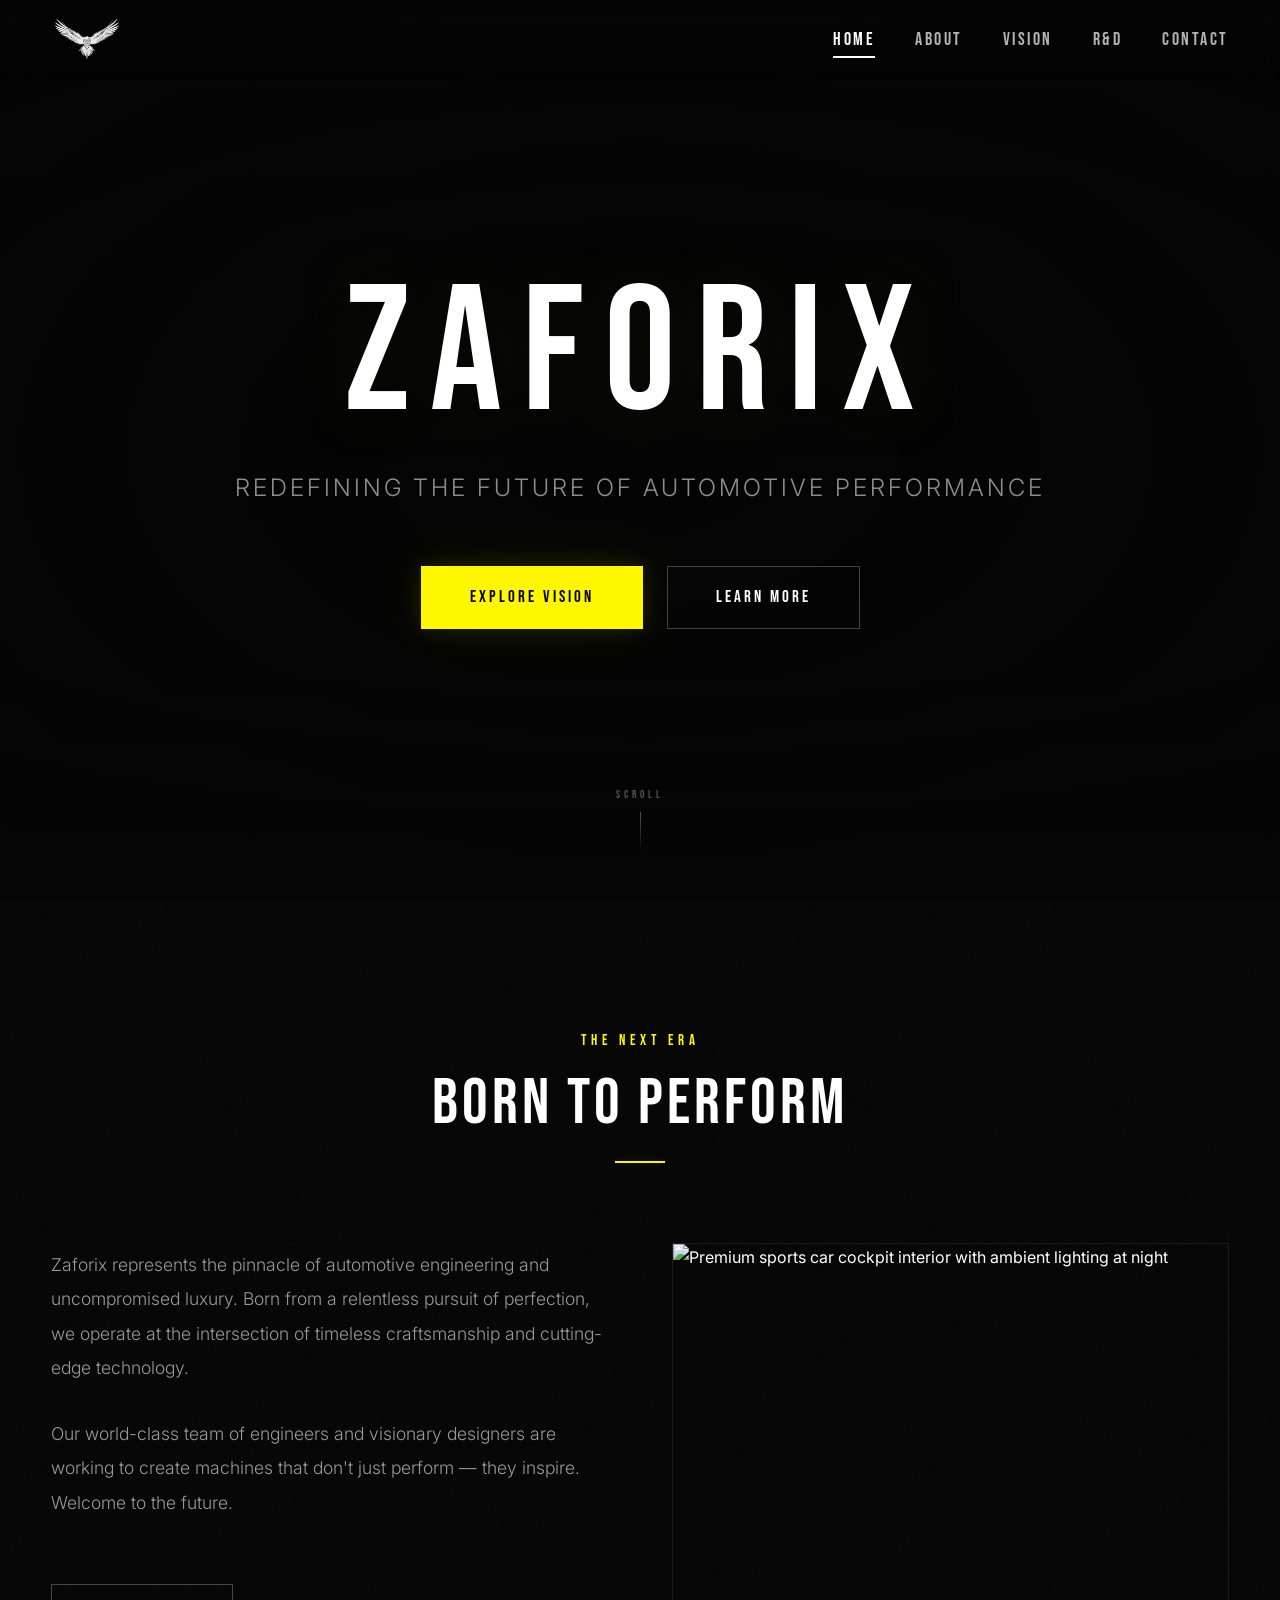
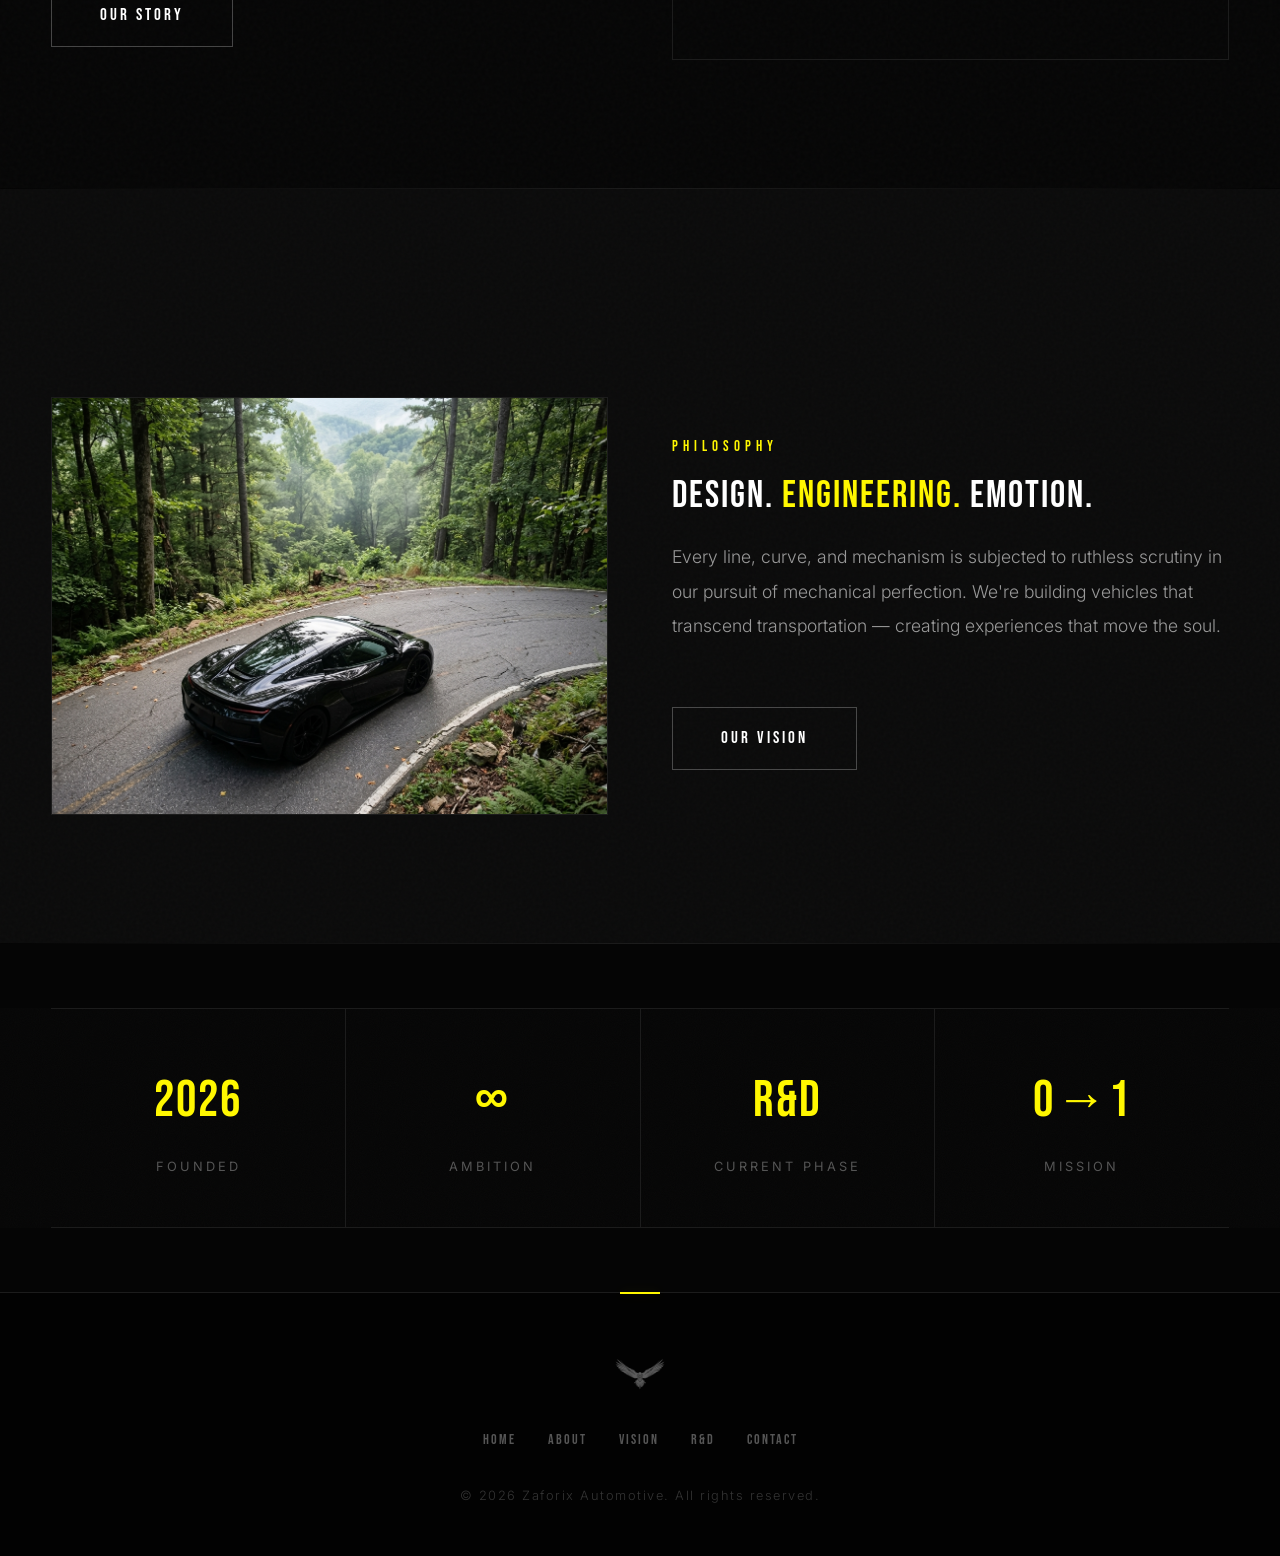
==== index.html @ 885755e6 "Update favicon path in index.html" ====
<!DOCTYPE html>
<html lang="en">
<head>
    <link rel="icon" type="image/png" href="assets/favicon.png">
    <meta charset="UTF-8">
    <meta name="viewport" content="width=device-width, initial-scale=1.0">
    <title>Zaforix</title>
    <meta name="description" content="Zaforix is redefining the future of automotive performance. Experience the pinnacle of luxury engineering and design.">
    <link rel="stylesheet" href="style.css">
    
</head>
<body>

<nav class="navbar" id="navbar">
    <a href="index.html" class="logo-link" aria-label="Zaforix Home">
        <img src="assets/logo.png" alt="Zaforix" class="logo-img">
    </a>
    <ul class="nav-links" id="nav-links">
        <li><a href="index.html">Home</a></li>
        <li><a href="about.html">About</a></li>
        <li><a href="vision.html">Vision</a></li>
        <li><a href="rd.html">R&D</a></li>
        <li><a href="contact.html">Contact</a></li>
    </ul>
    <div class="hamburger" id="hamburger" aria-label="Toggle navigation">
        <span></span>
        <span></span>
        <span></span>
    </div>
</nav>

<main>
    <!-- Cinematic Hero -->
    <section class="hero" id="hero">
        <video autoplay muted loop playsinline class="hero-bg">
            <source src="assets/hero-video.mp4" type="video/mp4">
        </video>
        <div class="hero-overlay"></div>
        <div class="hero-content">
            <h1 class="hero-title">ZAFORIX</h1>
            <p class="hero-tagline">Redefining the Future of Automotive Performance</p>
            <div class="hero-actions">
                <a href="vision.html" class="btn btn-primary">Explore Vision</a>
                <a href="about.html" class="btn">Learn More</a>
            </div>
        </div>
        <div class="hero-scroll">
            <span>Scroll</span>
            <div class="scroll-line"></div>
        </div>
    </section>

    <!-- Brand Introduction -->
    <section class="section section-dark">
        <div class="section-content wide">
            <div class="fade-in text-center">
                <span class="eyebrow">The Next Era</span>
                <h2>Born to Perform</h2>
                <div class="accent-line"></div>
            </div>
            <div class="split-section">
                <div class="fade-in-left">
                    <p>Zaforix represents the pinnacle of automotive engineering and uncompromised luxury. Born from a relentless pursuit of perfection, we operate at the intersection of timeless craftsmanship and cutting-edge technology.</p>
                    <p>Our world-class team of engineers and visionary designers are working to create machines that don't just perform — they inspire. Welcome to the future.</p>
                    <a href="about.html" class="btn" style="margin-top: 2rem;">Our Story</a>
                </div>
                <div class="fade-in-right">
                    <div class="image-frame">
                        <img src="assets/vision-cockpit.png" alt="Premium sports car cockpit interior with ambient lighting at night">
                    </div>
                </div>
            </div>
        </div>
    </section>

    <hr class="section-divider">

    <!-- Philosophy Teaser -->
    <section class="section section-mid">
        <div class="section-content wide">
            <div class="split-section split-reverse">
                <div class="fade-in-right">
                    <span class="eyebrow">Philosophy</span>
                    <h3>Design. <span class="accent-text">Engineering.</span> Emotion.</h3>
                    <p style="margin-top: 1.5rem;">Every line, curve, and mechanism is subjected to ruthless scrutiny in our pursuit of mechanical perfection. We're building vehicles that transcend transportation — creating experiences that move the soul.</p>
                    <a href="vision.html" class="btn" style="margin-top: 2rem;">Our Vision</a>
                </div>
                <div class="fade-in-left">
                    <div class="image-frame">
                        <img src="assets/about-engineering.png" alt="High-performance engine bay showing precision-machined components">
                    </div>
                </div>
            </div>
        </div>
    </section>

    <hr class="section-divider">

    <!-- Stats -->
    <section class="section section-dark" style="padding-top: 0; padding-bottom: 0;">
        <div class="stats-bar fade-in">
            <div class="stat-item">
                <span class="stat-number">2026</span>
                <span class="stat-label">Founded</span>
            </div>
            <div class="stat-item">
                <span class="stat-number">∞</span>
                <span class="stat-label">Ambition</span>
            </div>
            <div class="stat-item">
                <span class="stat-number">R&D</span>
                <span class="stat-label">Current Phase</span>
            </div>
            <div class="stat-item">
                <span class="stat-number">0→1</span>
                <span class="stat-label">Mission</span>
            </div>
        </div>
    </section>
</main>

<footer>
    <div class="footer-content">
        <div class="footer-brand">
            <img src="assets/logo.png" alt="Zaforix" class="footer-logo">
        </div>
        <ul class="footer-links">
            <li><a href="index.html">Home</a></li>
            <li><a href="about.html">About</a></li>
            <li><a href="vision.html">Vision</a></li>
            <li><a href="rd.html">R&D</a></li>
            <li><a href="contact.html">Contact</a></li>
        </ul>
        <p class="copyright">&copy; 2026 Zaforix Automotive. All rights reserved.</p>
    </div>
</footer>

<script src="main.js"></script>
</body>
</html>
---- style.css ----
@import url('https://fonts.googleapis.com/css2?family=Bebas+Neue&family=Inter:wght@300;400;500;600&display=swap');

/* ============================================
   ZAFORIX — Premium Design System v2
   Tesla / Porsche / Rimac Tier
   ============================================ */

:root {
  /* Layered Black Palette */
  --bg-void: #020202;
  --bg-primary: #050505;
  --bg-secondary: #0A0A0A;
  --bg-tertiary: #111111;
  --bg-card: #0D0D0D;
  --bg-elevated: #161616;
  --bg-surface: #1A1A1A;
  --border-subtle: #1C1C1C;
  --border-medium: #2A2A2A;

  /* Text */
  --text-primary: #FFFFFF;
  --text-secondary: #999999;
  --text-muted: #555555;
  --text-dim: #333333;

  /* Accent */
  --accent: #FFF700;
  --accent-soft: #E8E000;
  --accent-glow-subtle: rgba(255, 247, 0, 0.06);
  --accent-glow: rgba(255, 247, 0, 0.12);
  --accent-glow-medium: rgba(255, 247, 0, 0.2);
  --accent-glow-strong: rgba(255, 247, 0, 0.35);

  /* Typography */
  --font-heading: 'Bebas Neue', sans-serif;
  --font-body: 'Inter', sans-serif;

  /* Layout */
  --nav-height: 80px;
  --max-width: 1200px;
  --max-width-text: 800px;

  /* Transitions */
  --ease-smooth: cubic-bezier(0.25, 0.46, 0.45, 0.94);
  --ease-out: cubic-bezier(0.0, 0.0, 0.2, 1);
  --transition-fast: 0.2s var(--ease-smooth);
  --transition-base: 0.35s var(--ease-smooth);
  --transition-slow: 0.6s var(--ease-smooth);
  --transition-glacial: 1s var(--ease-out);
}

/* ============================================
   Reset & Base
   ============================================ */

*, *::before, *::after {
  margin: 0;
  padding: 0;
  box-sizing: border-box;
}

html {
  scroll-behavior: smooth;
  font-size: 16px;
}

body {
  font-family: var(--font-body);
  background-color: var(--bg-primary);
  color: var(--text-primary);
  line-height: 1.7;
  -webkit-font-smoothing: antialiased;
  -moz-osx-font-smoothing: grayscale;
  overflow-x: hidden;
  text-rendering: optimizeLegibility;
}

/* Page enter transition */
body {
  opacity: 0;
  animation: pageEnter 0.8s var(--ease-out) 0.1s forwards;
}

@keyframes pageEnter {
  from {
    opacity: 0;
    transform: translateY(12px);
  }
  to {
    opacity: 1;
    transform: translateY(0);
  }
}

body.page-exit {
  animation: pageExit 0.4s var(--ease-smooth) forwards;
}

@keyframes pageExit {
  from { opacity: 1; transform: translateY(0); }
  to { opacity: 0; transform: translateY(-8px); }
}

a {
  text-decoration: none;
  color: inherit;
  transition: color var(--transition-base);
}

img {
  max-width: 100%;
  display: block;
}

::selection {
  background-color: var(--accent);
  color: var(--bg-primary);
}

/* Cinematic page transition */

body {
  opacity: 0;
  transform: translateY(30px);
  filter: blur(6px);
  animation: pageEnter 0.9s ease forwards;
}

@keyframes pageEnter {
  to {
    opacity: 1;
    transform: translateY(0);
    filter: blur(0);
  }
}

body.page-exit {
  opacity: 1;
  transform: translateY(0);
  filter: blur(0);
  animation: pageExit 0.5s ease forwards;
}

@keyframes pageExit {
  to {
    opacity: 0;
    transform: translateY(-40px);
    filter: blur(10px);
  }
}

/* ============================================
   Typography — Strong Hierarchy
   ============================================ */

h1, h2, h3, h4, h5, h6 {
  font-family: var(--font-heading);
  font-weight: 400;
  letter-spacing: 3px;
  line-height: 1.05;
  color: var(--text-primary);
}

h1 {
  font-size: clamp(4rem, 11vw, 10rem);
  letter-spacing: 8px;
  text-transform: uppercase;
}

h2 {
  font-size: clamp(2.5rem, 5vw, 4.5rem);
  letter-spacing: 4px;
  margin-bottom: 1.5rem;
}

h3 {
  font-size: clamp(1.6rem, 3vw, 2.8rem);
  letter-spacing: 2px;
}

h4 {
  font-size: clamp(1.2rem, 2vw, 1.6rem);
  letter-spacing: 3px;
  text-transform: uppercase;
  color: var(--text-secondary);
}

p {
  font-weight: 300;
  color: var(--text-secondary);
  font-size: 1.05rem;
  line-height: 1.85;
}

.eyebrow {
  font-family: var(--font-heading);
  font-size: 0.95rem;
  letter-spacing: 5px;
  text-transform: uppercase;
  color: var(--accent);
  margin-bottom: 1rem;
  display: block;
}

/* ============================================
   Navigation — Refined & Transparent
   ============================================ */

.navbar {
  position: fixed;
  top: 0;
  left: 0;
  width: 100%;
  height: var(--nav-height);
  padding: 0 clamp(1.5rem, 4vw, 4rem);
  display: flex;
  justify-content: space-between;
  align-items: center;
  z-index: 1000;
  background: linear-gradient(180deg, rgba(5,5,5,0.92) 0%, rgba(5,5,5,0.6) 50%, transparent 100%);
  backdrop-filter: blur(12px) saturate(1.2);
  -webkit-backdrop-filter: blur(12px) saturate(1.2);
  transition: all var(--transition-base);
}

.navbar.scrolled {
  background: rgba(5, 5, 5, 0.96);
  border-bottom: 1px solid var(--border-subtle);
  box-shadow: 0 1px 30px rgba(0,0,0,0.5);
}

.logo-link {
  display: inline-flex;
  align-items: center;
  transition: all var(--transition-base);
  position: relative;
}

.logo-link:hover {
  transform: scale(1.04);
}

.logo-img {
  height: 48px;
  width: auto;
  filter: brightness(1) contrast(1.05);
  transition: all var(--transition-base);
}

.logo-link:hover .logo-img {
  filter: brightness(1.15) drop-shadow(0 0 10px var(--accent-glow));
}

.nav-links {
  display: flex;
  gap: 2.5rem;
  list-style: none;
  align-items: center;
}

.nav-links a {
  font-family: var(--font-heading);
  font-size: 1.1rem;
  letter-spacing: 2.5px;
  color: rgba(255,255,255,0.7);
  position: relative;
  padding: 0.3rem 0;
  transition: all var(--transition-base);
}

.nav-links a::after {
  content: '';
  position: absolute;
  bottom: -3px;
  left: 0;
  width: 0;
  height: 1.5px;
  background: var(--accent);
  box-shadow: 0 0 8px var(--accent-glow);
  transition: width var(--transition-base);
}

.nav-links a:hover {
  color: var(--accent);
}

.nav-links a:hover::after {
  width: 100%;
}

.nav-links a.active {
  color: var(--text-primary);
}

.nav-links a.active::after {
  width: 100%;
  background: var(--text-primary);
  box-shadow: none;
}

/* Hamburger */
.hamburger {
  display: none;
  flex-direction: column;
  gap: 6px;
  cursor: pointer;
  z-index: 1001;
  padding: 4px;
}

.hamburger span {
  display: block;
  width: 26px;
  height: 1.5px;
  background-color: var(--text-primary);
  transition: all var(--transition-base);
  transform-origin: center;
}

.hamburger.active span:nth-child(1) {
  transform: rotate(45deg) translateY(5.25px) translateX(5.25px);
}

.hamburger.active span:nth-child(2) {
  opacity: 0;
  transform: scaleX(0);
}

.hamburger.active span:nth-child(3) {
  transform: rotate(-45deg) translateY(-5.25px) translateX(5.25px);
}

/* ============================================
   Buttons — Elegant Interactions
   ============================================ */

.btn {
  display: inline-block;
  padding: 1rem 3rem;
  font-family: var(--font-heading);
  font-size: 1.05rem;
  letter-spacing: 3px;
  text-transform: uppercase;
  border: 1px solid rgba(255,255,255,0.25);
  background-color: transparent;
  color: var(--text-primary);
  cursor: pointer;
  transition: all var(--transition-base);
  position: relative;
  overflow: hidden;
}

.btn::before {
  content: '';
  position: absolute;
  inset: 0;
  background: var(--accent);
  transform: scaleX(0);
  transform-origin: left;
  transition: transform 0.45s var(--ease-smooth);
  z-index: -1;
}

.btn:hover {
  border-color: var(--accent);
  color: var(--bg-primary);
}

.btn:hover::before {
  transform: scaleX(1);
}

.btn-primary {
  background-color: var(--accent);
  color: var(--bg-primary);
  border-color: var(--accent);
  box-shadow: 0 0 25px var(--accent-glow), 0 0 60px var(--accent-glow-subtle);
}

.btn-primary:hover {
  background-color: transparent;
  color: var(--accent);
  box-shadow: 0 0 35px var(--accent-glow-medium), inset 0 0 25px var(--accent-glow-subtle);
}

.btn-primary:hover::before {
  transform: scaleX(0);
}

/* ============================================
   Hero Section — Cinematic Fullscreen
   ============================================ */

.hero {
  position: relative;
  height: 100vh;
  min-height: 700px;
  width: 100%;
  display: flex;
  flex-direction: column;
  justify-content: center;
  align-items: center;
  text-align: center;
  overflow: hidden;
}

.hero-bg {
  position: absolute;
  top: 0;
  left: 0;
  width: 100%;
  height: 100%;
  object-fit: cover;
  z-index: -2;
  animation: cinematicZoom 30s infinite alternate ease-in-out;
  filter: brightness(0.85) contrast(1.1);
}

@keyframes cinematicZoom {
  0% { transform: scale(1); }
  100% { transform: scale(1.1); }
}

.hero-overlay {
  position: absolute;
  inset: 0;
  z-index: -1;
  background:
    radial-gradient(ellipse 80% 70% at 50% 50%, transparent 0%, rgba(5,5,5,0.4) 50%, rgba(5,5,5,0.92) 100%),
    linear-gradient(180deg, rgba(5,5,5,0.5) 0%, transparent 25%, transparent 75%, var(--bg-primary) 100%);
}

.hero-content {
  max-width: 1000px;
  padding: 0 2rem;
  z-index: 1;
}

.hero-title {
  font-size: clamp(4.5rem, 14vw, 12rem);
  letter-spacing: clamp(8px, 2vw, 20px);
  text-shadow: 0 0 80px var(--accent-glow-subtle), 0 2px 40px rgba(0,0,0,0.5);
  margin-bottom: 1.5rem;
  line-height: 0.95;
}

.hero-tagline {
  font-size: clamp(1rem, 2.2vw, 1.5rem);
  font-weight: 300;
  color: rgba(255,255,255,0.55);
  letter-spacing: 3px;
  margin-bottom: 3.5rem;
  text-transform: uppercase;
}

.hero-actions {
  display: flex;
  gap: 1.5rem;
  justify-content: center;
  flex-wrap: wrap;
}

/* Scroll indicator */
.hero-scroll {
  position: absolute;
  bottom: 3rem;
  left: 50%;
  transform: translateX(-50%);
  display: flex;
  flex-direction: column;
  align-items: center;
  gap: 0.5rem;
  z-index: 2;
  animation: scrollPulse 2s ease-in-out infinite;
}

.hero-scroll span {
  font-family: var(--font-heading);
  font-size: 0.7rem;
  letter-spacing: 4px;
  color: var(--text-muted);
  text-transform: uppercase;
}

.scroll-line {
  width: 1px;
  height: 40px;
  background: linear-gradient(180deg, var(--text-muted), transparent);
}

@keyframes scrollPulse {
  0%, 100% { opacity: 0.4; transform: translateX(-50%) translateY(0); }
  50% { opacity: 0.8; transform: translateX(-50%) translateY(6px); }
}

/* ============================================
   Page Headers — Cinematic with image bg
   ============================================ */

.page-header {
  padding: 12rem 2rem 6rem;
  text-align: center;
  position: relative;
  overflow: hidden;
  background-color: var(--bg-primary);
}

.page-header.with-bg {
  min-height: 60vh;
  display: flex;
  flex-direction: column;
  justify-content: center;
  align-items: center;
}

.page-header-bg {
  position: absolute;
  inset: 0;
  object-fit: cover;
  width: 100%;
  height: 100%;
  z-index: 0;
  filter: brightness(0.35) contrast(1.1);
}

.page-header-overlay {
  position: absolute;
  inset: 0;
  z-index: 1;
  background:
    linear-gradient(180deg, rgba(5,5,5,0.6) 0%, rgba(5,5,5,0.3) 50%, var(--bg-primary) 100%),
    radial-gradient(circle at center, transparent 0%, rgba(5,5,5,0.5) 100%);
}

.page-header-content {
  position: relative;
  z-index: 2;
}

.page-header::after {
  content: '';
  position: absolute;
  bottom: 0;
  left: 50%;
  transform: translateX(-50%);
  width: 50px;
  height: 1.5px;
  background: var(--accent);
  box-shadow: 0 0 15px var(--accent-glow), 0 0 40px var(--accent-glow-subtle);
  z-index: 3;
}

.page-header h1 {
  font-size: clamp(3.5rem, 8vw, 7rem);
  margin-bottom: 1rem;
  letter-spacing: 8px;
}

.page-header .subtitle {
  font-size: clamp(0.9rem, 1.8vw, 1.3rem);
  color: rgba(255,255,255,0.45);
  font-weight: 300;
  letter-spacing: 4px;
  text-transform: uppercase;
}

/* ============================================
   Content Sections — Layered Depths
   ============================================ */

.section {
  padding: clamp(5rem, 10vw, 10rem) clamp(1.5rem, 4vw, 4rem);
  position: relative;
}

.section-dark {
  background-color: var(--bg-primary);
}

.section-mid {
  background-color: var(--bg-secondary);
}

.section-elevated {
  background-color: var(--bg-tertiary);
}

/* Subtle noise texture via CSS */
.section::before {
  content: '';
  position: absolute;
  inset: 0;
  opacity: 0.025;
  pointer-events: none;
  background-image: url("data:image/svg+xml,%3Csvg viewBox='0 0 256 256' xmlns='http://www.w3.org/2000/svg'%3E%3Cfilter id='noiseFilter'%3E%3CfeTurbulence type='fractalNoise' baseFrequency='0.9' numOctaves='4' stitchTiles='stitch'/%3E%3C/filter%3E%3Crect width='100%25' height='100%25' filter='url(%23noiseFilter)'/%3E%3C/svg%3E");
}

/* Section divider line */
.section-divider {
  width: 100%;
  height: 1px;
  background: linear-gradient(90deg, transparent, var(--border-subtle), transparent);
  margin: 0;
  border: none;
}

.section-content {
  max-width: var(--max-width-text);
  margin: 0 auto;
  position: relative;
}

.section-content.wide {
  max-width: var(--max-width);
}

.section-content h2 {
  text-align: center;
}

.section-content p {
  font-size: 1.1rem;
  line-height: 1.95;
  margin-bottom: 2rem;
}

.section-content p:last-child {
  margin-bottom: 0;
}

/* ============================================
   Image Components
   ============================================ */

/* Full-bleed cinematic image */
.cinematic-image {
  width: 100%;
  height: 55vh;
  min-height: 380px;
  object-fit: cover;
  margin: 4rem 0;
  position: relative;
  filter: brightness(0.95) contrast(1.05);
  transition: all 0.8s var(--ease-smooth);
}

.cinematic-image:hover {
  filter: brightness(1) contrast(1.1);
  transform: scale(1.005);
}

/* Image with border treatment */
.image-frame {
  position: relative;
  overflow: hidden;
  border: 1px solid var(--border-subtle);
}

.image-frame img {
  width: 100%;
  height: 100%;
  object-fit: cover;
  transition: transform 0.8s var(--ease-smooth);
}

.image-frame:hover img {
  transform: scale(1.03);
}

/* Split layout */
.split-section {
  display: flex;
  align-items: center;
  gap: clamp(3rem, 5vw, 6rem);
  margin-top: 5rem;
}

.split-section > * {
  flex: 1;
}

.split-section .image-frame {
  aspect-ratio: 4/3;
}

.split-reverse {
  flex-direction: row-reverse;
}

/* Photo grid */
.photo-grid {
  display: grid;
  grid-template-columns: repeat(2, 1fr);
  gap: 1.5rem;
  margin-top: 4rem;
}

.photo-grid .image-frame {
  aspect-ratio: 16/10;
}

/* ============================================
   Stats / Metrics Bar
   ============================================ */

.stats-bar {
  display: flex;
  justify-content: center;
  gap: 0;
  margin: 4rem 0;
  border-top: 1px solid var(--border-subtle);
  border-bottom: 1px solid var(--border-subtle);
}

.stat-item {
  flex: 1;
  text-align: center;
  padding: 3rem 2rem;
  border-right: 1px solid var(--border-subtle);
}

.stat-item:last-child {
  border-right: none;
}

.stat-number {
  font-family: var(--font-heading);
  font-size: clamp(2rem, 4vw, 3.5rem);
  letter-spacing: 2px;
  color: var(--accent);
  display: block;
  margin-bottom: 0.5rem;
}

.stat-label {
  font-size: 0.8rem;
  letter-spacing: 3px;
  text-transform: uppercase;
  color: var(--text-muted);
}

/* ============================================
   Feature Cards
   ============================================ */

.feature-grid {
  display: grid;
  grid-template-columns: repeat(auto-fit, minmax(280px, 1fr));
  gap: 1.5rem;
  margin-top: 4rem;
}

.feature-card {
  background: var(--bg-card);
  border: 1px solid var(--border-subtle);
  padding: 3rem 2.5rem;
  transition: all var(--transition-base);
  position: relative;
  overflow: hidden;
}

.feature-card::before {
  content: '';
  position: absolute;
  top: 0;
  left: 0;
  width: 100%;
  height: 2px;
  background: var(--accent);
  transform: scaleX(0);
  transform-origin: left;
  transition: transform var(--transition-base);
}

.feature-card:hover {
  border-color: var(--border-medium);
  background: var(--bg-elevated);
  transform: translateY(-3px);
  box-shadow: 0 10px 40px rgba(0,0,0,0.3);
}

.feature-card:hover::before {
  transform: scaleX(1);
}

.feature-card h4 {
  margin-bottom: 1rem;
  color: var(--text-primary);
}

.feature-card p {
  font-size: 0.95rem;
  color: var(--text-secondary);
}

.feature-icon {
  font-size: 1.5rem;
  margin-bottom: 1.5rem;
  display: block;
  color: var(--accent);
  /* Use text for icons */
}

/* ============================================
   Contact Form — Premium Feel
   ============================================ */

.contact-form {
  max-width: 600px;
  margin: 0 auto;
  display: flex;
  flex-direction: column;
  gap: 1.8rem;
}

.form-group {
  display: flex;
  flex-direction: column;
  gap: 0.6rem;
}

.form-group label {
  font-family: var(--font-heading);
  font-size: 0.85rem;
  letter-spacing: 3px;
  text-transform: uppercase;
  color: var(--text-muted);
}

.form-group input,
.form-group textarea {
  background-color: var(--bg-card);
  border: 1px solid var(--border-subtle);
  color: var(--text-primary);
  padding: 1.1rem 1.4rem;
  font-family: var(--font-body);
  font-size: 1rem;
  font-weight: 300;
  border-radius: 0;
  transition: border-color var(--transition-base), box-shadow var(--transition-base), background var(--transition-base);
  outline: none;
  -webkit-appearance: none;
}

.form-group input::placeholder,
.form-group textarea::placeholder {
  color: var(--text-dim);
}

.form-group input:focus,
.form-group textarea:focus {
  border-color: var(--accent);
  box-shadow: 0 0 0 1px var(--accent), 0 0 20px var(--accent-glow-subtle);
  background-color: var(--bg-elevated);
}

.form-group textarea {
  min-height: 180px;
  resize: vertical;
}

.form-submit {
  align-self: flex-start;
  margin-top: 0.5rem;
}

/* ============================================
   Fade-in Animations
   ============================================ */

.fade-in {
  opacity: 0;
  transform: translateY(35px);
  transition: opacity 1s var(--ease-out), transform 1s var(--ease-out);
}

.fade-in.visible {
  opacity: 1;
  transform: translateY(0);
}

.fade-in-left {
  opacity: 0;
  transform: translateX(-50px);
  transition: opacity 1s var(--ease-out), transform 1s var(--ease-out);
}

.fade-in-left.visible {
  opacity: 1;
  transform: translateX(0);
}

.fade-in-right {
  opacity: 0;
  transform: translateX(50px);
  transition: opacity 1s var(--ease-out), transform 1s var(--ease-out);
}

.fade-in-right.visible {
  opacity: 1;
  transform: translateX(0);
}

/* Staggered delays */
.delay-1 { transition-delay: 0.1s; }
.delay-2 { transition-delay: 0.2s; }
.delay-3 { transition-delay: 0.3s; }
.delay-4 { transition-delay: 0.4s; }

/* ============================================
   Footer — Minimal & Refined
   ============================================ */

footer {
  background-color: var(--bg-void);
  padding: 4rem clamp(1.5rem, 4vw, 4rem) 3rem;
  text-align: center;
  position: relative;
  border-top: 1px solid var(--border-subtle);
}

footer::before {
  content: '';
  position: absolute;
  top: -1px;
  left: 50%;
  transform: translateX(-50%);
  width: 40px;
  height: 2px;
  background: var(--accent);
  box-shadow: 0 0 12px var(--accent-glow);
}

.footer-content {
  max-width: var(--max-width);
  margin: 0 auto;
}

.footer-brand {
  margin-bottom: 2rem;
}

.footer-logo {
  height: 36px;
  margin: 0 auto 1rem;
  opacity: 0.4;
  transition: opacity var(--transition-base);
}

.footer-logo:hover {
  opacity: 0.7;
}

.footer-links {
  display: flex;
  justify-content: center;
  gap: 2rem;
  list-style: none;
  margin-bottom: 2rem;
}

.footer-links a {
  font-family: var(--font-heading);
  font-size: 0.85rem;
  letter-spacing: 2px;
  color: var(--text-muted);
  transition: color var(--transition-base);
}

.footer-links a:hover {
  color: var(--accent);
}

footer .copyright {
  color: var(--text-dim);
  font-size: 0.8rem;
  letter-spacing: 1.5px;
}

/* ============================================
   Accent Utilities
   ============================================ */

.accent-text {
  color: var(--accent);
}

.accent-glow {
  text-shadow: 0 0 30px var(--accent-glow);
}

.accent-line {
  width: 50px;
  height: 1.5px;
  background: var(--accent);
  margin: 1.5rem auto 2.5rem;
  box-shadow: 0 0 12px var(--accent-glow);
}

.text-center {
  text-align: center;
}

/* ============================================
   Responsive — Mobile First Refinements
   ============================================ */

@media (max-width: 768px) {
  .navbar {
    height: 70px;
  }

  .hamburger {
    display: flex;
  }

  .nav-links {
    position: fixed;
    top: 0;
    right: -100%;
    width: 75%;
    max-width: 320px;
    height: 100vh;
    height: 100dvh;
    background-color: var(--bg-primary);
    flex-direction: column;
    justify-content: center;
    align-items: center;
    gap: 1.8rem;
    transition: right var(--transition-slow);
    border-left: 1px solid var(--border-subtle);
    box-shadow: -20px 0 60px rgba(0,0,0,0.5);
  }

  .nav-links.open {
    right: 0;
  }

  .nav-links a {
    font-size: 1.6rem;
    letter-spacing: 3px;
    color: var(--text-primary);
  }

  .hero-title {
    letter-spacing: 5px;
  }

  .hero-actions {
    flex-direction: column;
    align-items: center;
    gap: 1rem;
  }

  .hero-scroll {
    display: none;
  }

  .page-header {
    padding: 9rem 1.5rem 4rem;
  }

  .split-section,
  .split-reverse {
    flex-direction: column;
    gap: 2.5rem;
  }

  .photo-grid {
    grid-template-columns: 1fr;
  }

  .stats-bar {
    flex-direction: column;
  }

  .stat-item {
    border-right: none;
    border-bottom: 1px solid var(--border-subtle);
    padding: 2rem;
  }

  .stat-item:last-child {
    border-bottom: none;
  }

  .feature-grid {
    grid-template-columns: 1fr;
  }

  .contact-form {
    padding: 0 0.5rem;
  }

  .footer-links {
    flex-direction: column;
    gap: 1rem;
  }
}

@media (max-width: 480px) {
  .hero-title {
    font-size: clamp(3rem, 16vw, 5rem);
    letter-spacing: 4px;
  }

  .btn {
    padding: 0.9rem 2.2rem;
    font-size: 0.95rem;
  }

  .page-header h1 {
    font-size: clamp(2.5rem, 12vw, 4rem);
    letter-spacing: 4px;
  }
}
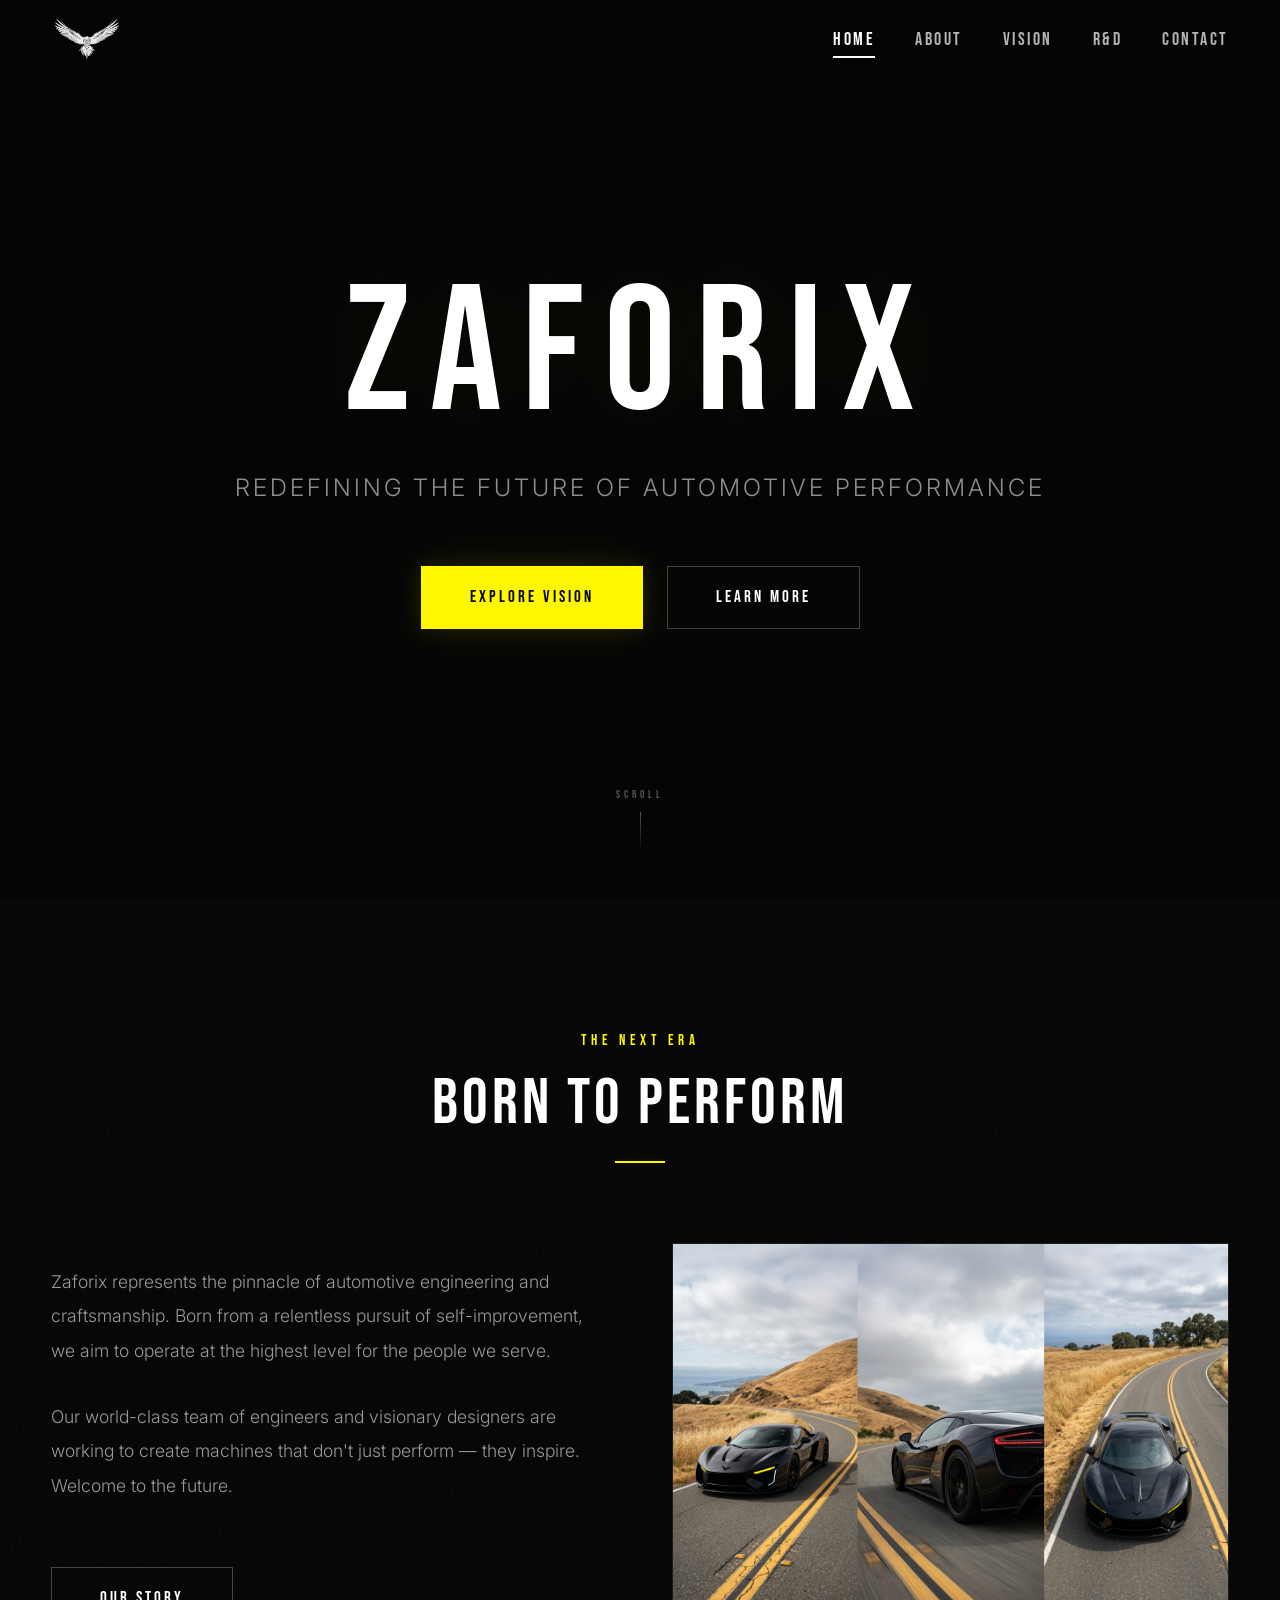
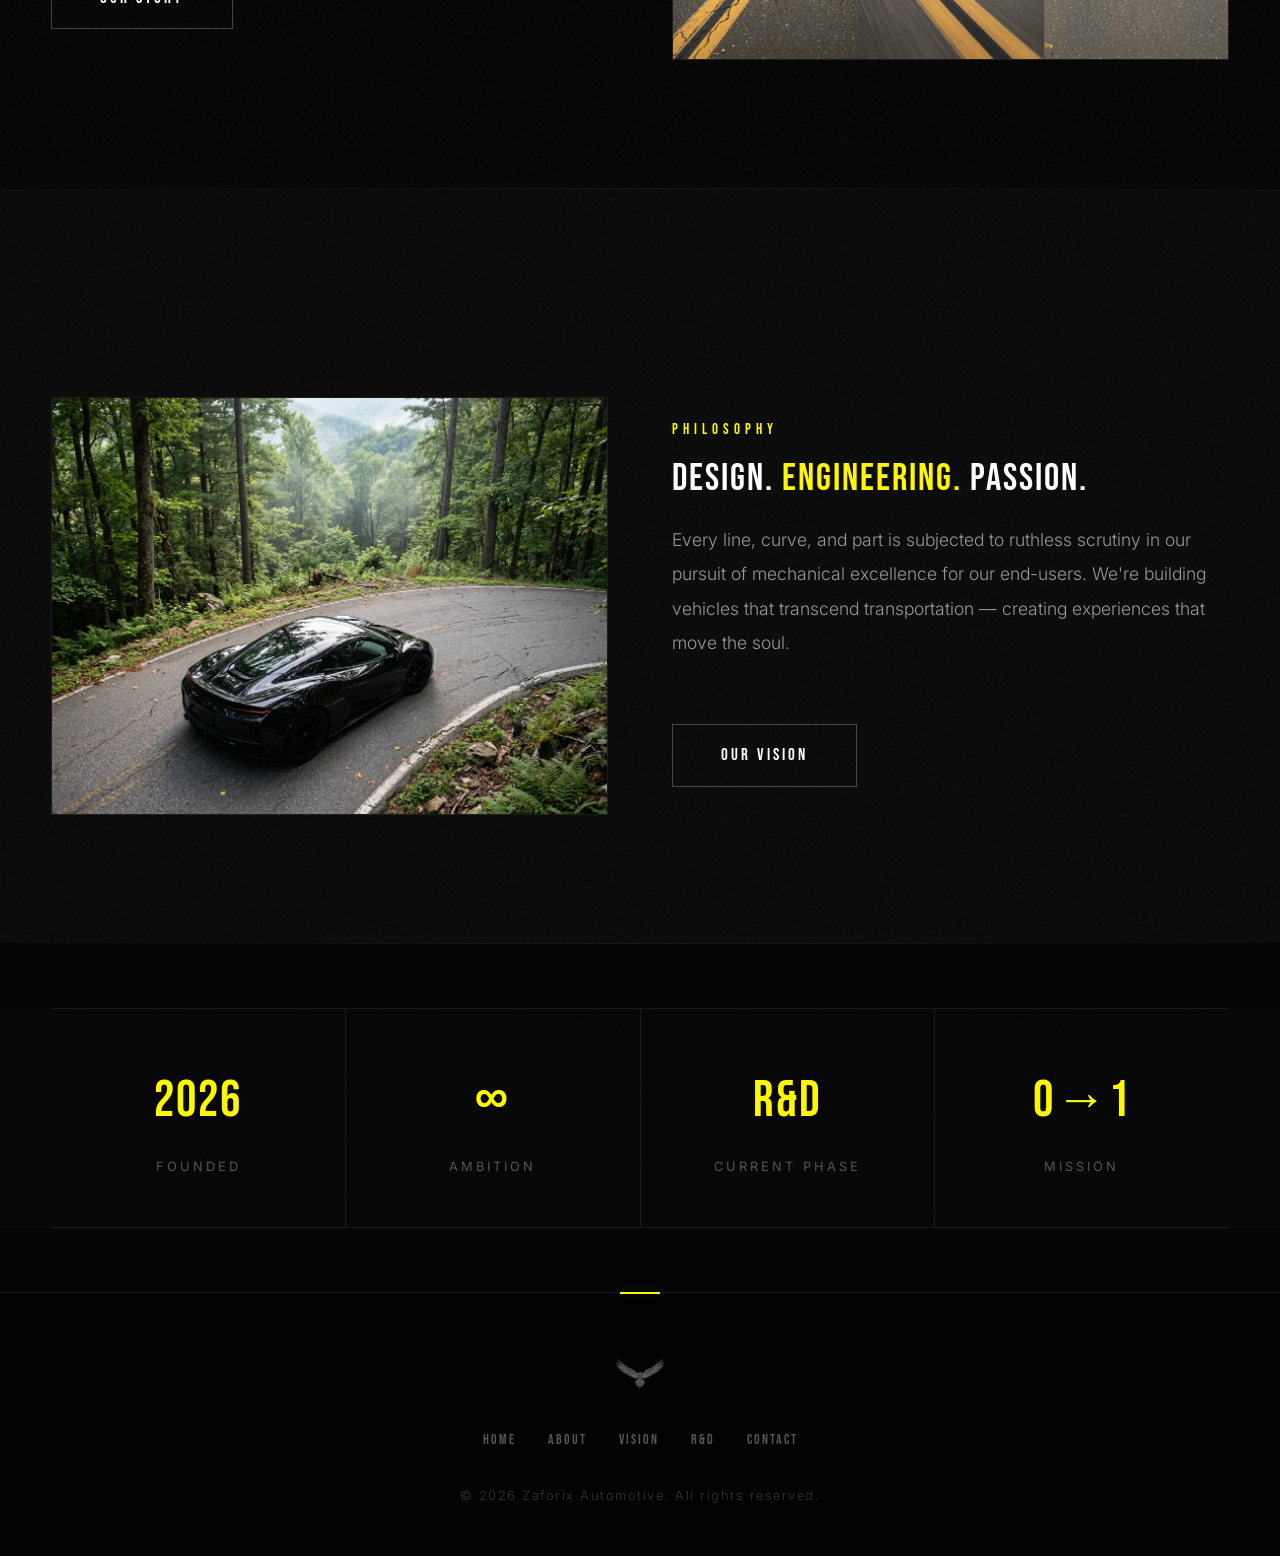
==== commit ce467cc6: "Update index.html" ====
--- a/index.html
+++ b/index.html
@@ -60,7 +60,7 @@
             </div>
             <div class="split-section">
                 <div class="fade-in-left">
-                    <p>Zaforix represents the pinnacle of automotive engineering and uncompromised luxury. Born from a relentless pursuit of perfection, we operate at the intersection of timeless craftsmanship and cutting-edge technology.</p>
+                    <p>Zaforix represents the pinnacle of automotive engineering and craftsmanship. Born from a relentless pursuit of self-improvement, we aim to operate at the highest level for the people we serve.</p>
                     <p>Our world-class team of engineers and visionary designers are working to create machines that don't just perform — they inspire. Welcome to the future.</p>
                     <a href="about.html" class="btn" style="margin-top: 2rem;">Our Story</a>
                 </div>
@@ -81,8 +81,8 @@
             <div class="split-section split-reverse">
                 <div class="fade-in-right">
                     <span class="eyebrow">Philosophy</span>
-                    <h3>Design. <span class="accent-text">Engineering.</span> Emotion.</h3>
-                    <p style="margin-top: 1.5rem;">Every line, curve, and mechanism is subjected to ruthless scrutiny in our pursuit of mechanical perfection. We're building vehicles that transcend transportation — creating experiences that move the soul.</p>
+                    <h3>Design. <span class="accent-text">Engineering.</span> Passion.</h3>
+                    <p style="margin-top: 1.5rem;">Every line, curve, and part is subjected to ruthless scrutiny in our pursuit of mechanical excellence for our end-users. We're building vehicles that transcend transportation — creating experiences that move the soul.</p>
                     <a href="vision.html" class="btn" style="margin-top: 2rem;">Our Vision</a>
                 </div>
                 <div class="fade-in-left">
--- a/style.css
+++ b/style.css
@@ -218,8 +218,6 @@
   align-items: center;
   z-index: 1000;
   background: linear-gradient(180deg, rgba(5,5,5,0.92) 0%, rgba(5,5,5,0.6) 50%, transparent 100%);
-  backdrop-filter: blur(12px) saturate(1.2);
-  -webkit-backdrop-filter: blur(12px) saturate(1.2);
   transition: all var(--transition-base);
 }
 
@@ -413,7 +411,7 @@
   object-fit: cover;
   z-index: -2;
   animation: cinematicZoom 30s infinite alternate ease-in-out;
-  filter: brightness(0.85) contrast(1.1);
+  filter: brightness(0.90) contrast(1.1);
 }
 
 @keyframes cinematicZoom {
@@ -426,7 +424,6 @@
   inset: 0;
   z-index: -1;
   background:
-    radial-gradient(ellipse 80% 70% at 50% 50%, transparent 0%, rgba(5,5,5,0.4) 50%, rgba(5,5,5,0.92) 100%),
     linear-gradient(180deg, rgba(5,5,5,0.5) 0%, transparent 25%, transparent 75%, var(--bg-primary) 100%);
 }
 
@@ -520,7 +517,7 @@
   width: 100%;
   height: 100%;
   z-index: 0;
-  filter: brightness(0.35) contrast(1.1);
+  filter: brightness(0.75) contrast(1.1);
 }
 
 .page-header-overlay {
@@ -528,8 +525,7 @@
   inset: 0;
   z-index: 1;
   background:
-    linear-gradient(180deg, rgba(5,5,5,0.6) 0%, rgba(5,5,5,0.3) 50%, var(--bg-primary) 100%),
-    radial-gradient(circle at center, transparent 0%, rgba(5,5,5,0.5) 100%);
+    linear-gradient(180deg, rgba(5,5,5,0.35) 0%, rgba(5,5,5,0.15) 50%, var(--bg-primary) 100%),
 }
 
 .page-header-content {
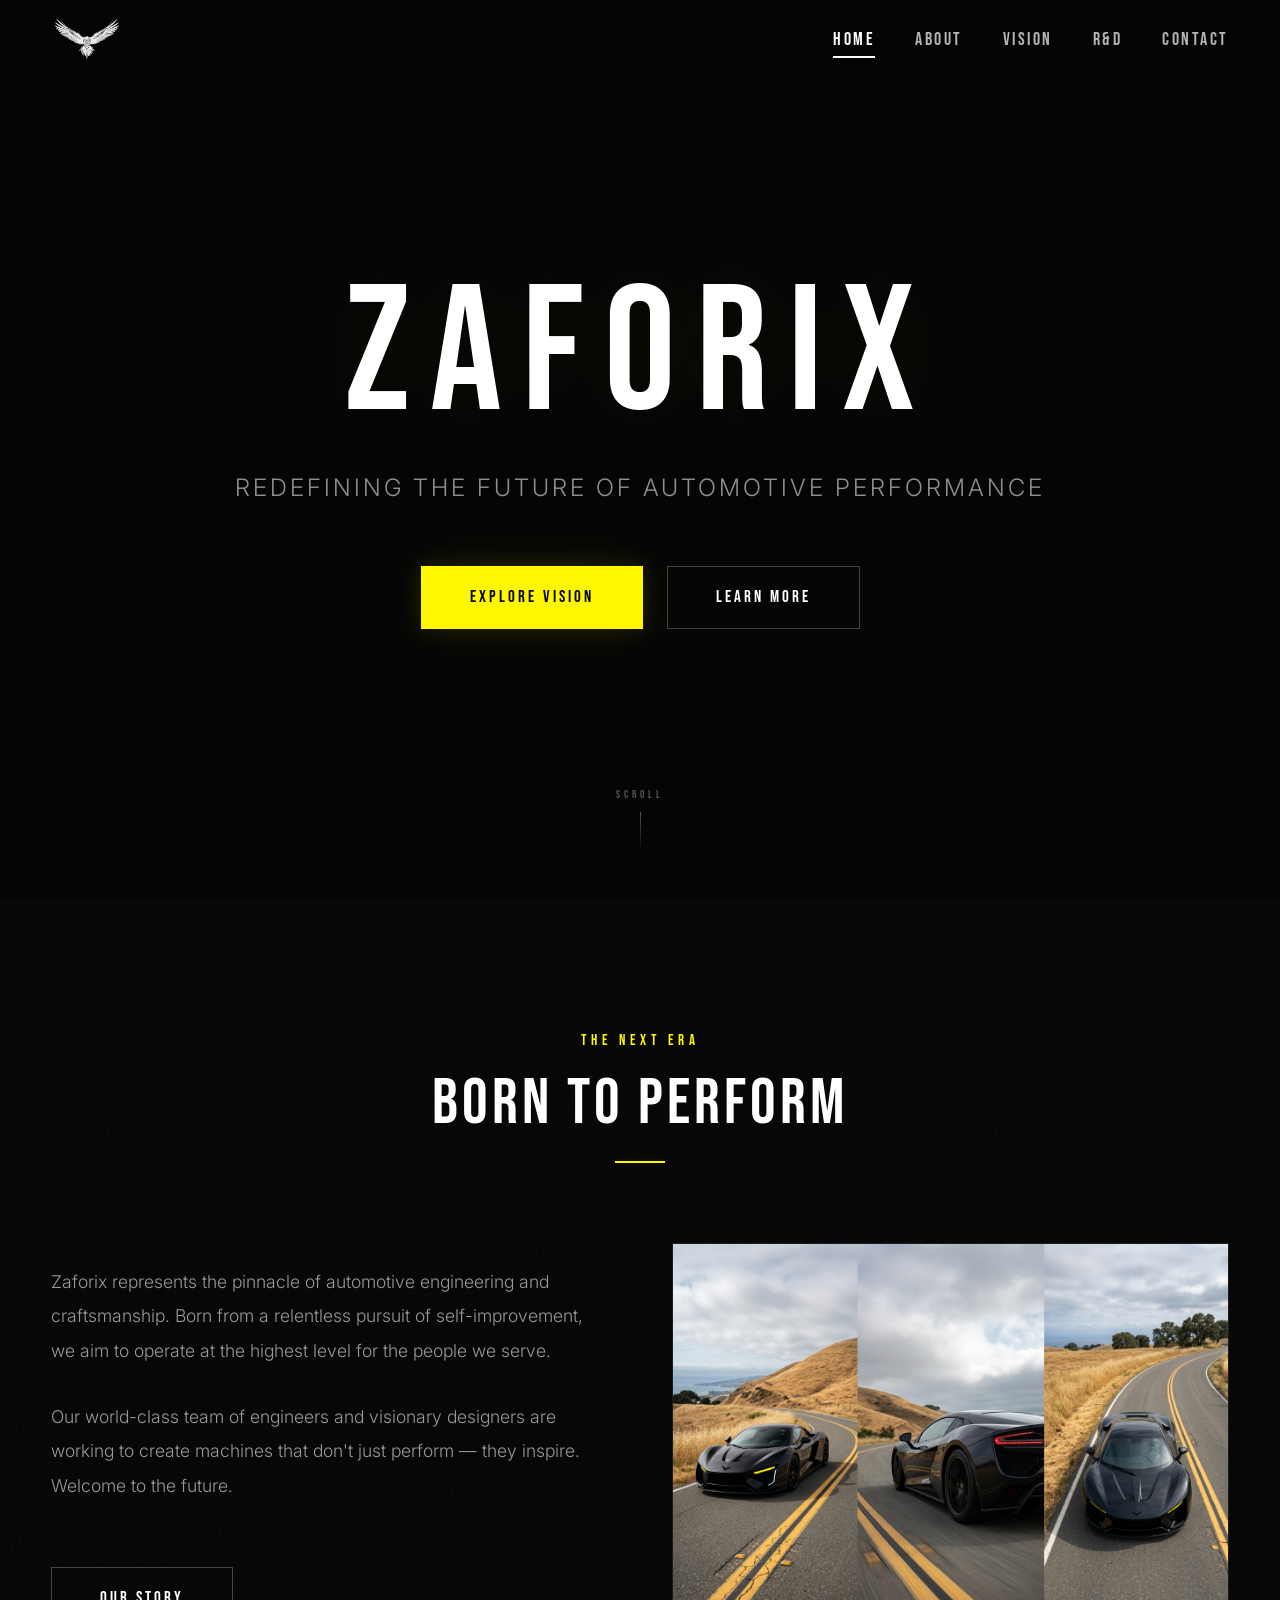
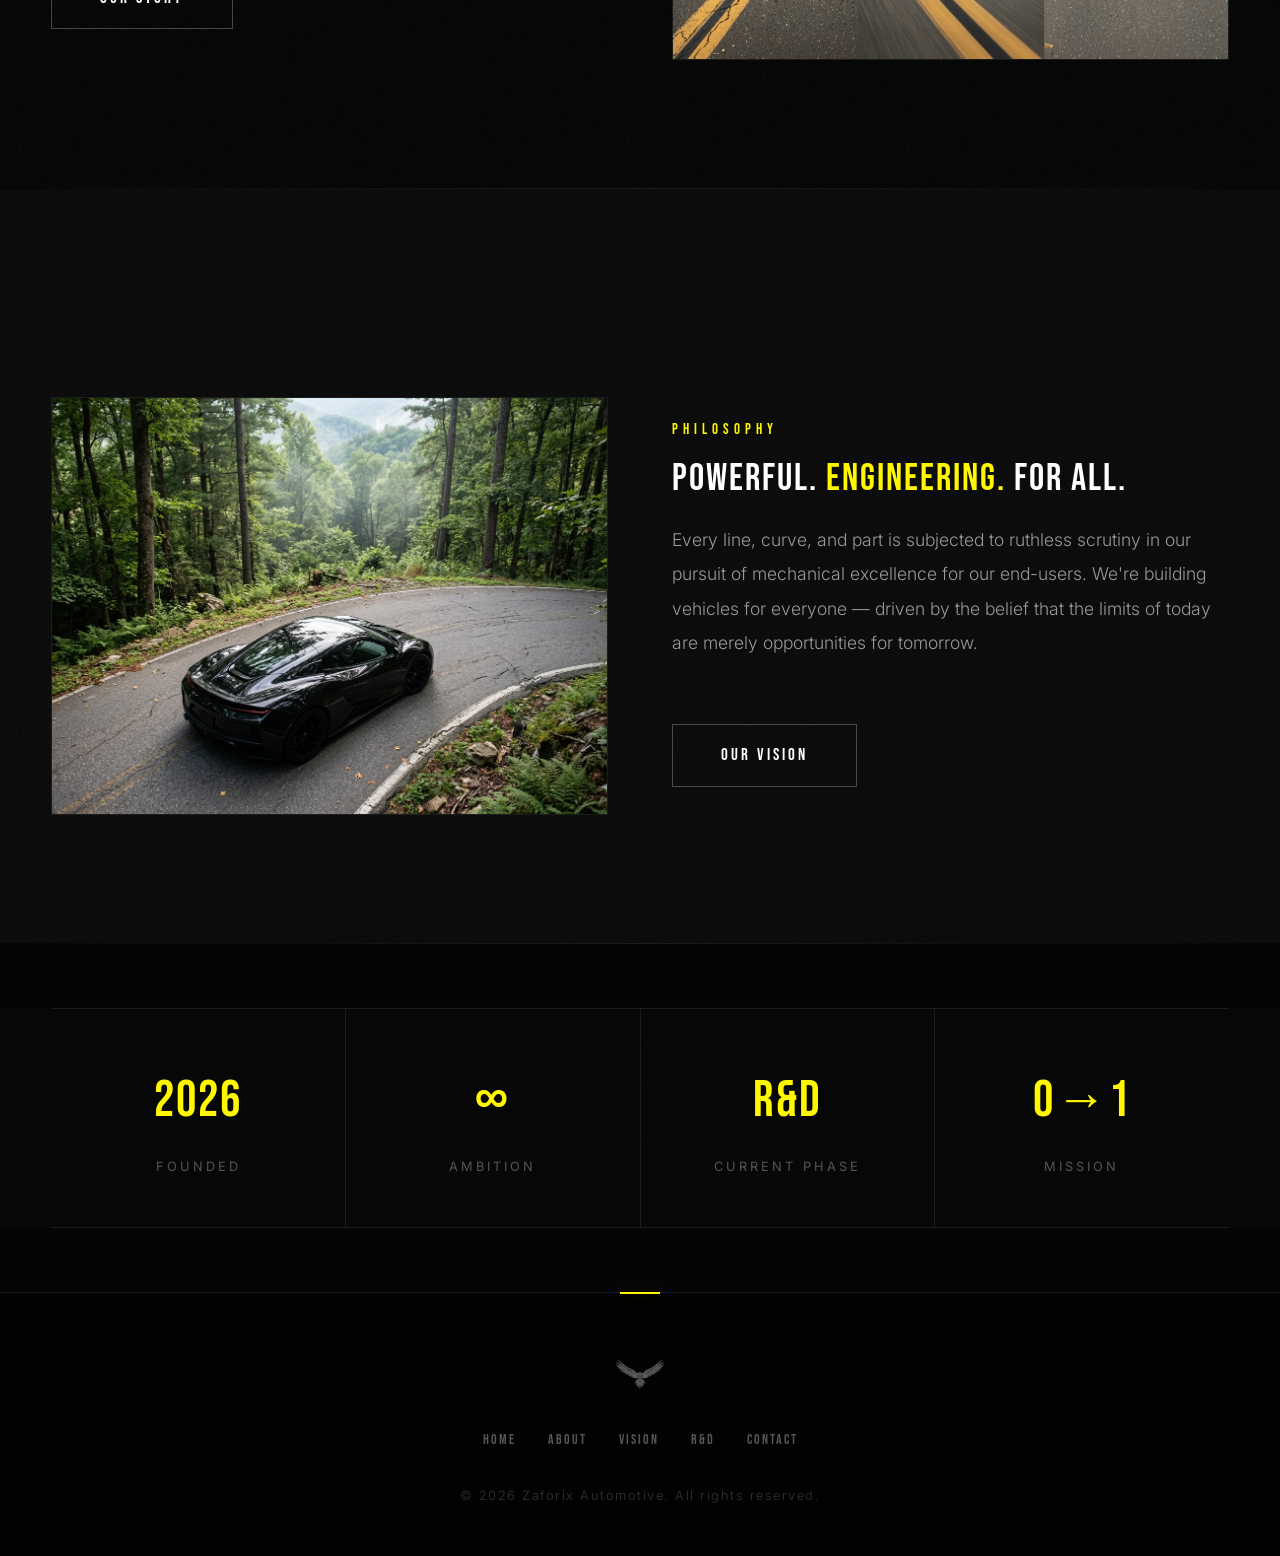
==== commit 525af1a0: "Update index.html" ====
--- a/index.html
+++ b/index.html
@@ -81,8 +81,8 @@
             <div class="split-section split-reverse">
                 <div class="fade-in-right">
                     <span class="eyebrow">Philosophy</span>
-                    <h3>Design. <span class="accent-text">Engineering.</span> Passion.</h3>
-                    <p style="margin-top: 1.5rem;">Every line, curve, and part is subjected to ruthless scrutiny in our pursuit of mechanical excellence for our end-users. We're building vehicles that transcend transportation — creating experiences that move the soul.</p>
+                    <h3>Powerful. <span class="accent-text">Engineering.</span> For All.</h3>
+                    <p style="margin-top: 1.5rem;">Every line, curve, and part is subjected to ruthless scrutiny in our pursuit of mechanical excellence for our end-users. We're building vehicles for everyone — driven by the belief that the limits of today are merely opportunities for tomorrow.</p>
                     <a href="vision.html" class="btn" style="margin-top: 2rem;">Our Vision</a>
                 </div>
                 <div class="fade-in-left">
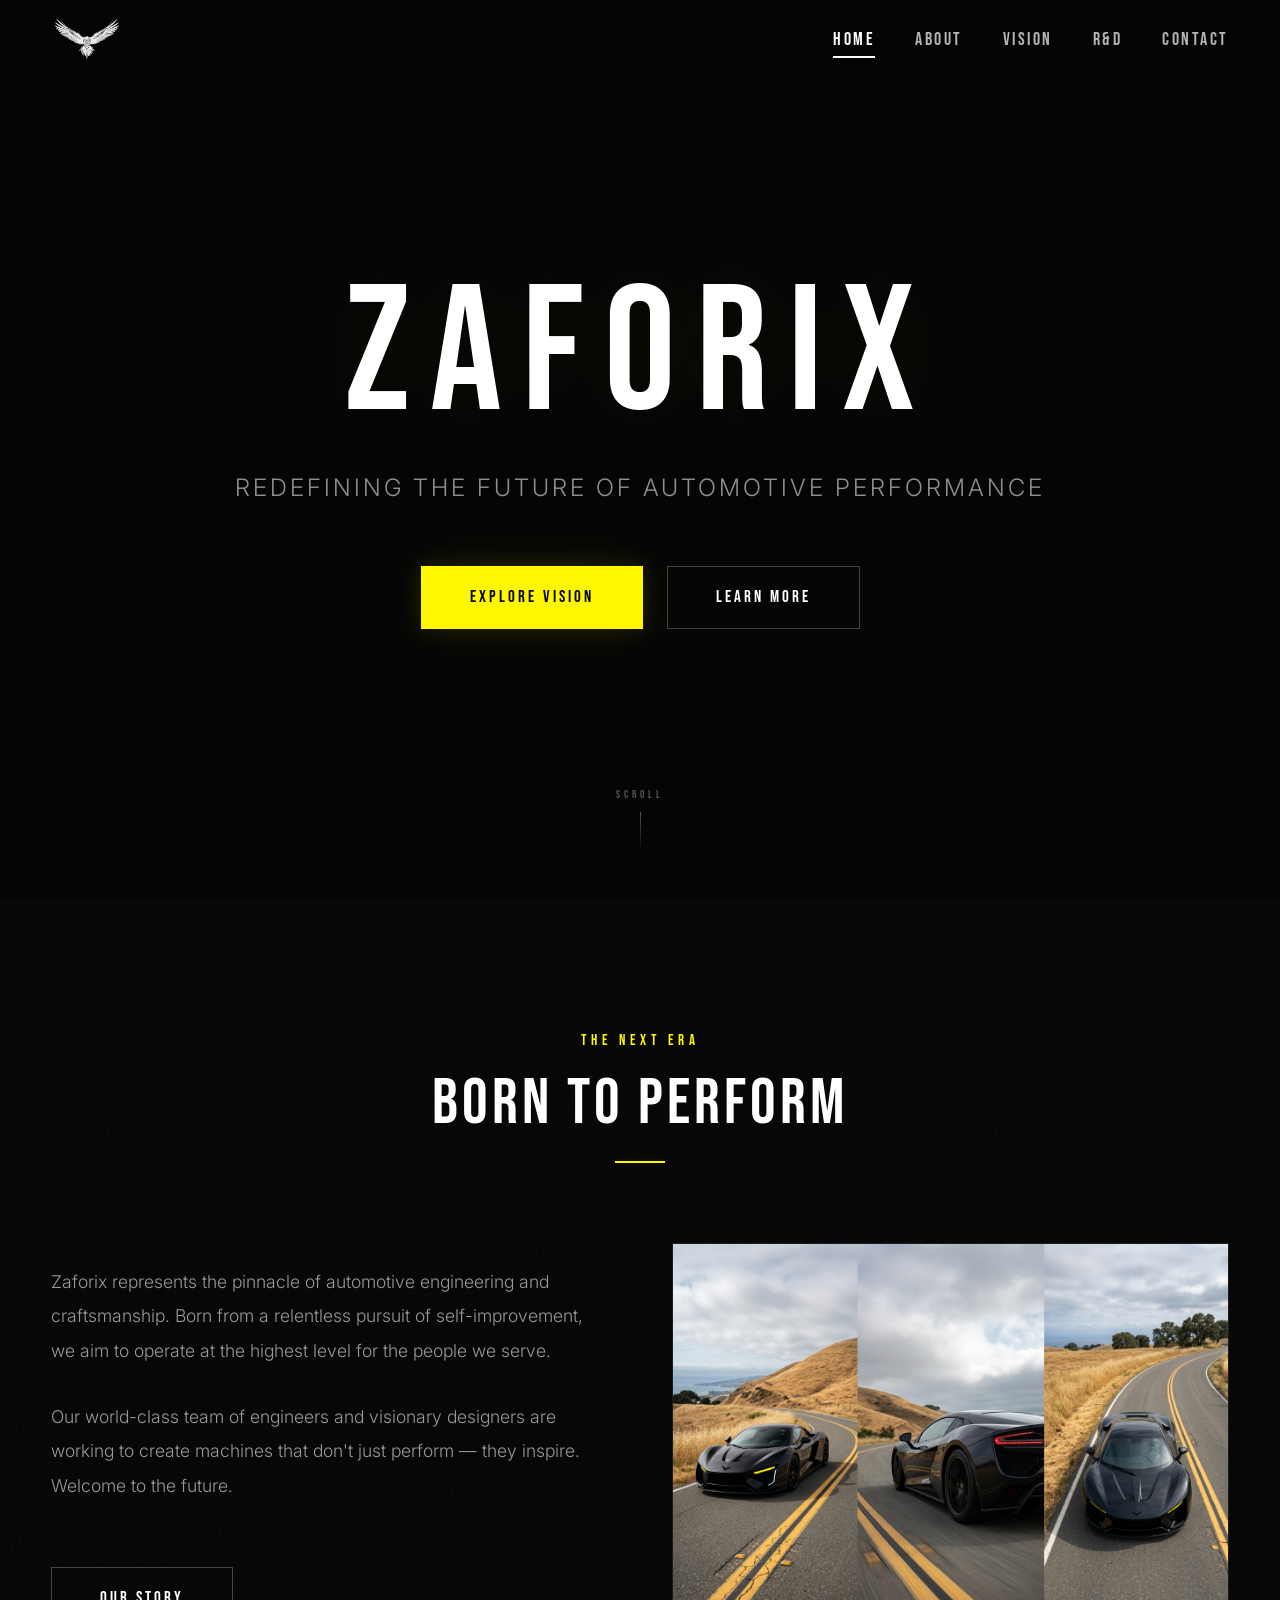
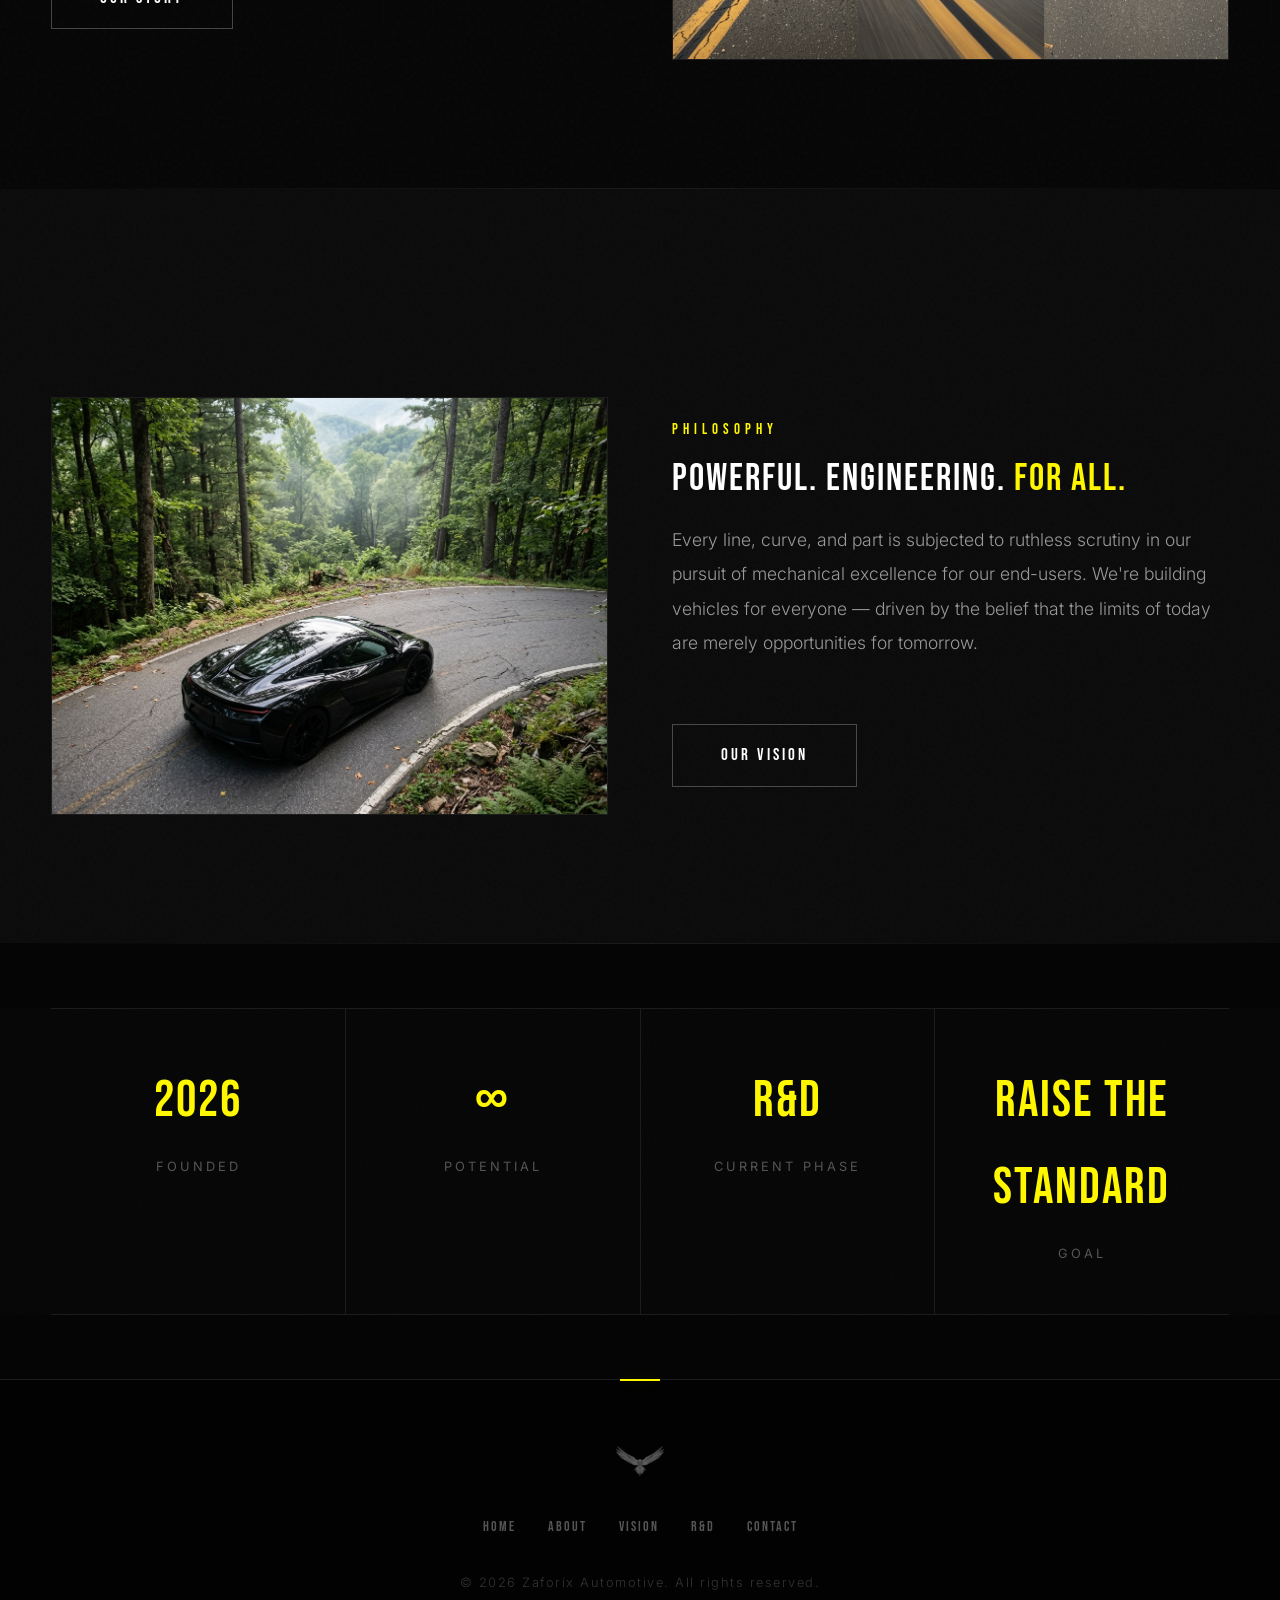
==== commit b3989b77: "Update index.html" ====
--- a/index.html
+++ b/index.html
@@ -81,7 +81,7 @@
             <div class="split-section split-reverse">
                 <div class="fade-in-right">
                     <span class="eyebrow">Philosophy</span>
-                    <h3>Powerful. <span class="accent-text">Engineering.</span> For All.</h3>
+                    <h3>Powerful. Engineering. <span class="accent-text"> For All.</span></h3>
                     <p style="margin-top: 1.5rem;">Every line, curve, and part is subjected to ruthless scrutiny in our pursuit of mechanical excellence for our end-users. We're building vehicles for everyone — driven by the belief that the limits of today are merely opportunities for tomorrow.</p>
                     <a href="vision.html" class="btn" style="margin-top: 2rem;">Our Vision</a>
                 </div>
@@ -105,15 +105,15 @@
             </div>
             <div class="stat-item">
                 <span class="stat-number">∞</span>
-                <span class="stat-label">Ambition</span>
+                <span class="stat-label">Potential</span>
             </div>
             <div class="stat-item">
                 <span class="stat-number">R&D</span>
                 <span class="stat-label">Current Phase</span>
             </div>
             <div class="stat-item">
-                <span class="stat-number">0→1</span>
-                <span class="stat-label">Mission</span>
+                <span class="stat-number">Raise The Standard</span>
+                <span class="stat-label">Goal</span>
             </div>
         </div>
     </section>
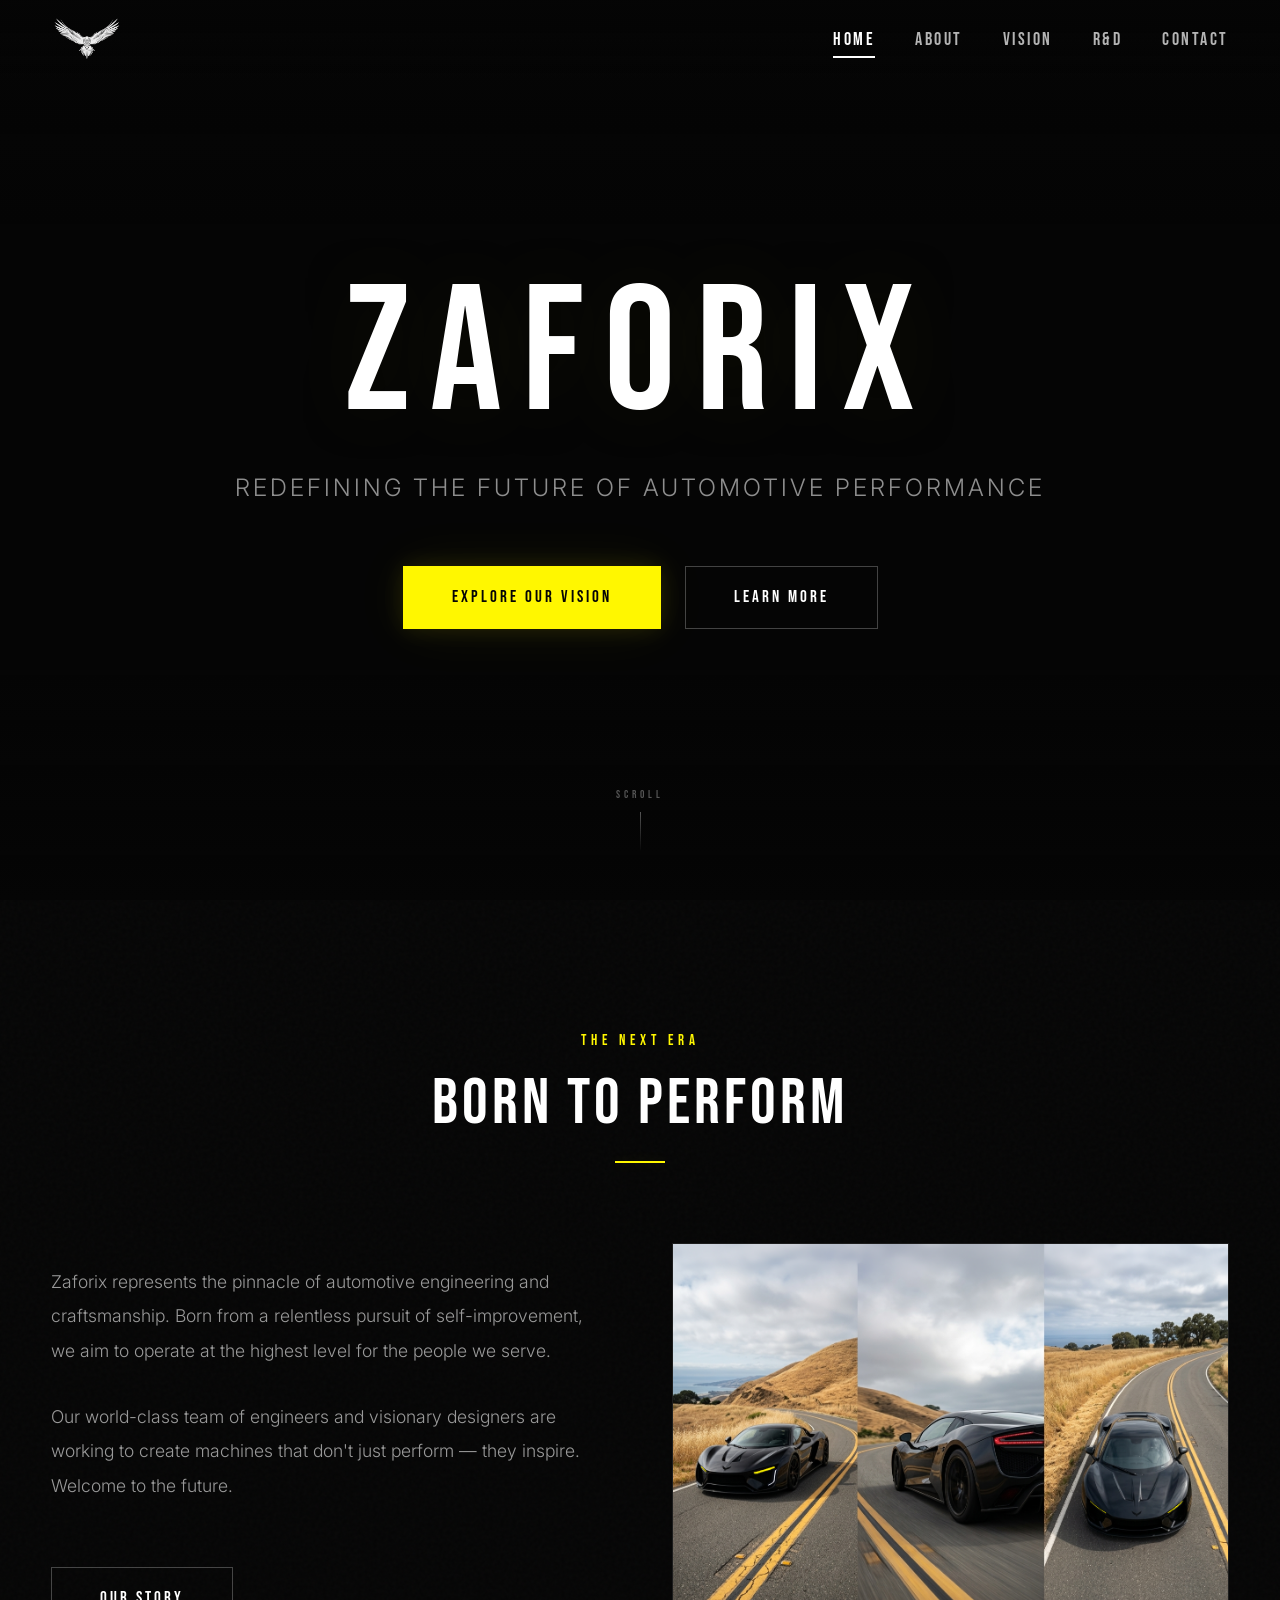
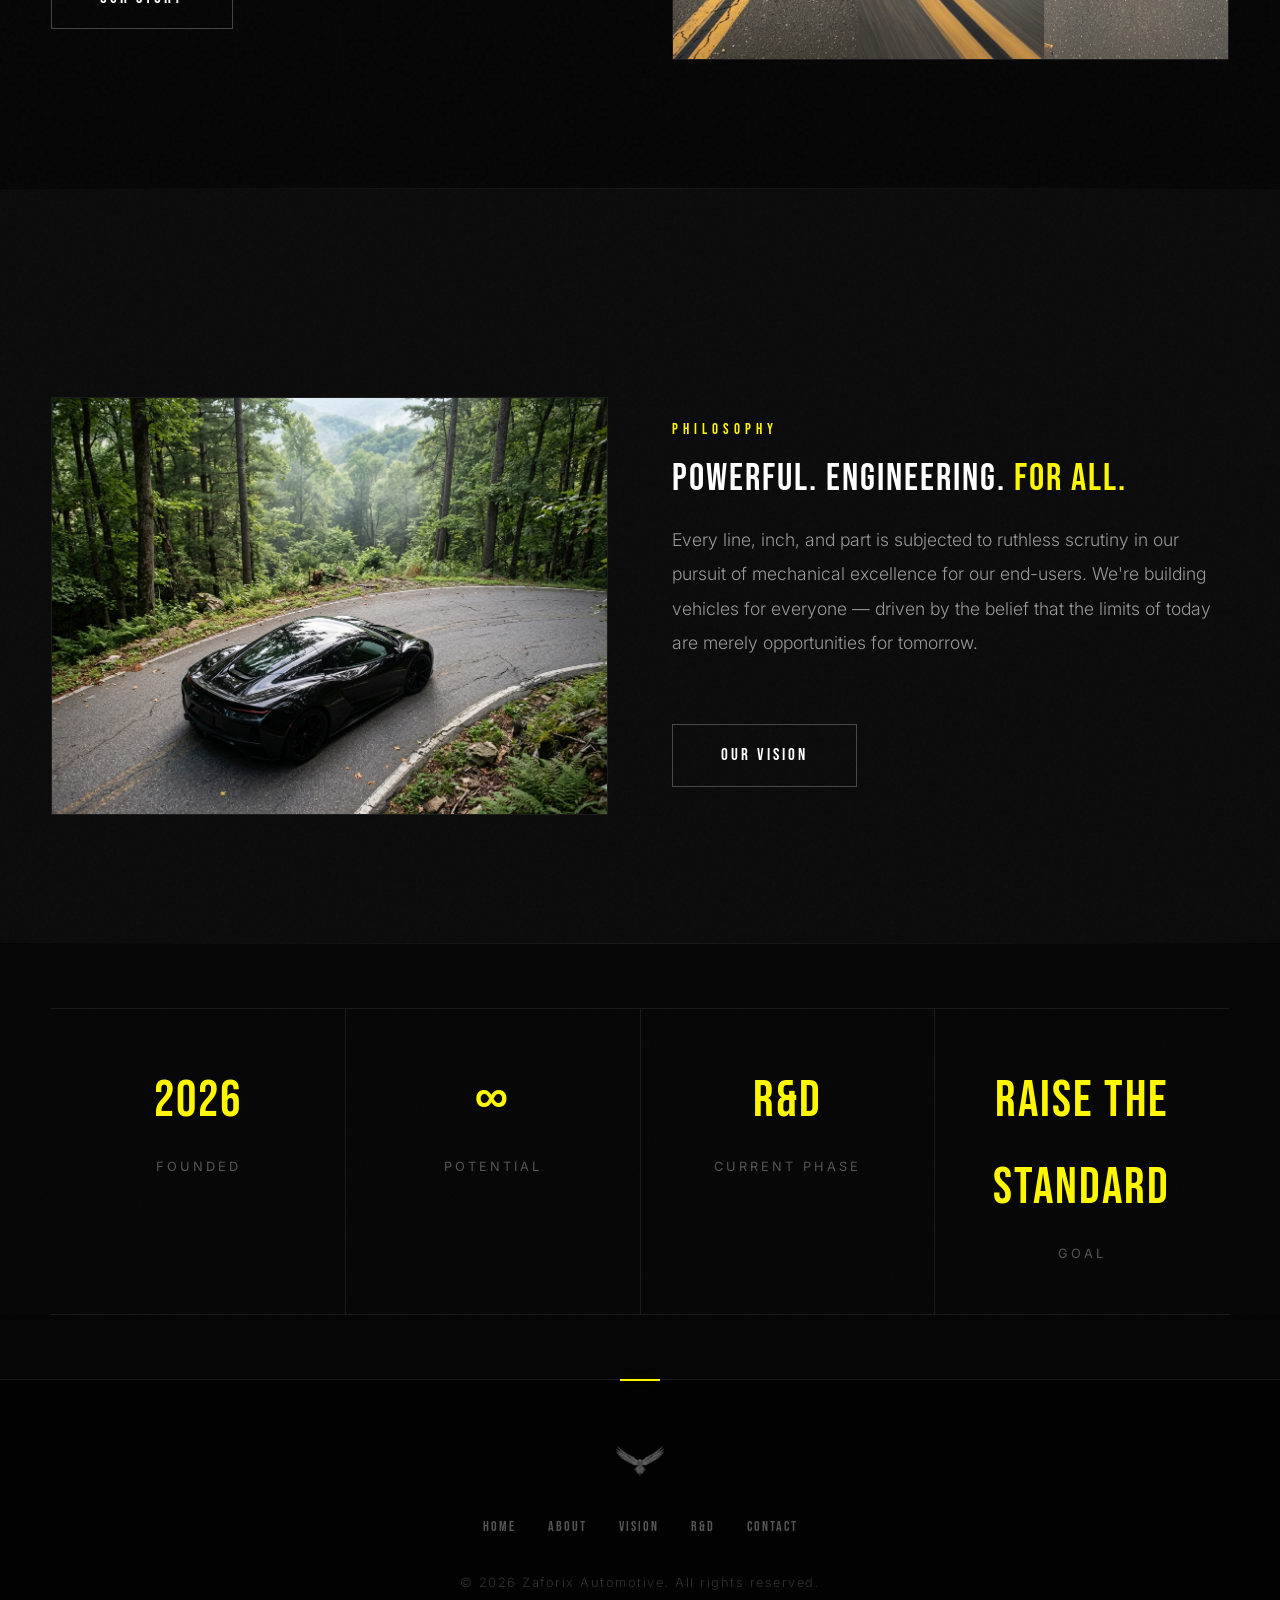
==== commit 4cf04592: "Update index.html" ====
--- a/index.html
+++ b/index.html
@@ -40,7 +40,7 @@
             <h1 class="hero-title">ZAFORIX</h1>
             <p class="hero-tagline">Redefining the Future of Automotive Performance</p>
             <div class="hero-actions">
-                <a href="vision.html" class="btn btn-primary">Explore Vision</a>
+                <a href="vision.html" class="btn btn-primary">Explore Our Vision</a>
                 <a href="about.html" class="btn">Learn More</a>
             </div>
         </div>
@@ -82,7 +82,7 @@
                 <div class="fade-in-right">
                     <span class="eyebrow">Philosophy</span>
                     <h3>Powerful. Engineering. <span class="accent-text"> For All.</span></h3>
-                    <p style="margin-top: 1.5rem;">Every line, curve, and part is subjected to ruthless scrutiny in our pursuit of mechanical excellence for our end-users. We're building vehicles for everyone — driven by the belief that the limits of today are merely opportunities for tomorrow.</p>
+                    <p style="margin-top: 1.5rem;">Every line, inch, and part is subjected to ruthless scrutiny in our pursuit of mechanical excellence for our end-users. We're building vehicles for everyone — driven by the belief that the limits of today are merely opportunities for tomorrow.</p>
                     <a href="vision.html" class="btn" style="margin-top: 2rem;">Our Vision</a>
                 </div>
                 <div class="fade-in-left">
@@ -98,25 +98,30 @@
 
     <!-- Stats -->
     <section class="section section-dark" style="padding-top: 0; padding-bottom: 0;">
-        <div class="stats-bar fade-in">
-            <div class="stat-item">
-                <span class="stat-number">2026</span>
-                <span class="stat-label">Founded</span>
-            </div>
-            <div class="stat-item">
-                <span class="stat-number">∞</span>
-                <span class="stat-label">Potential</span>
-            </div>
-            <div class="stat-item">
-                <span class="stat-number">R&D</span>
-                <span class="stat-label">Current Phase</span>
-            </div>
-            <div class="stat-item">
-                <span class="stat-number">Raise The Standard</span>
-                <span class="stat-label">Goal</span>
-            </div>
+    <div class="stats-bar fade-in">
+
+        <div class="stat-item">
+            <span class="stat-number">2026</span>
+            <span class="stat-label">Founded</span>
         </div>
-    </section>
+
+        <div class="stat-item">
+            <span class="stat-number">∞</span>
+            <span class="stat-label">Potential</span>
+        </div>
+
+        <div class="stat-item">
+            <span class="stat-number">R&D</span>
+            <span class="stat-label">Current Phase</span>
+        </div>
+
+        <div class="stat-item">
+            <span class="stat-number">Raise The Standard</span>
+            <span class="stat-label">Goal</span>
+        </div>
+
+    </div>
+</section>
 </main>
 
 <footer>
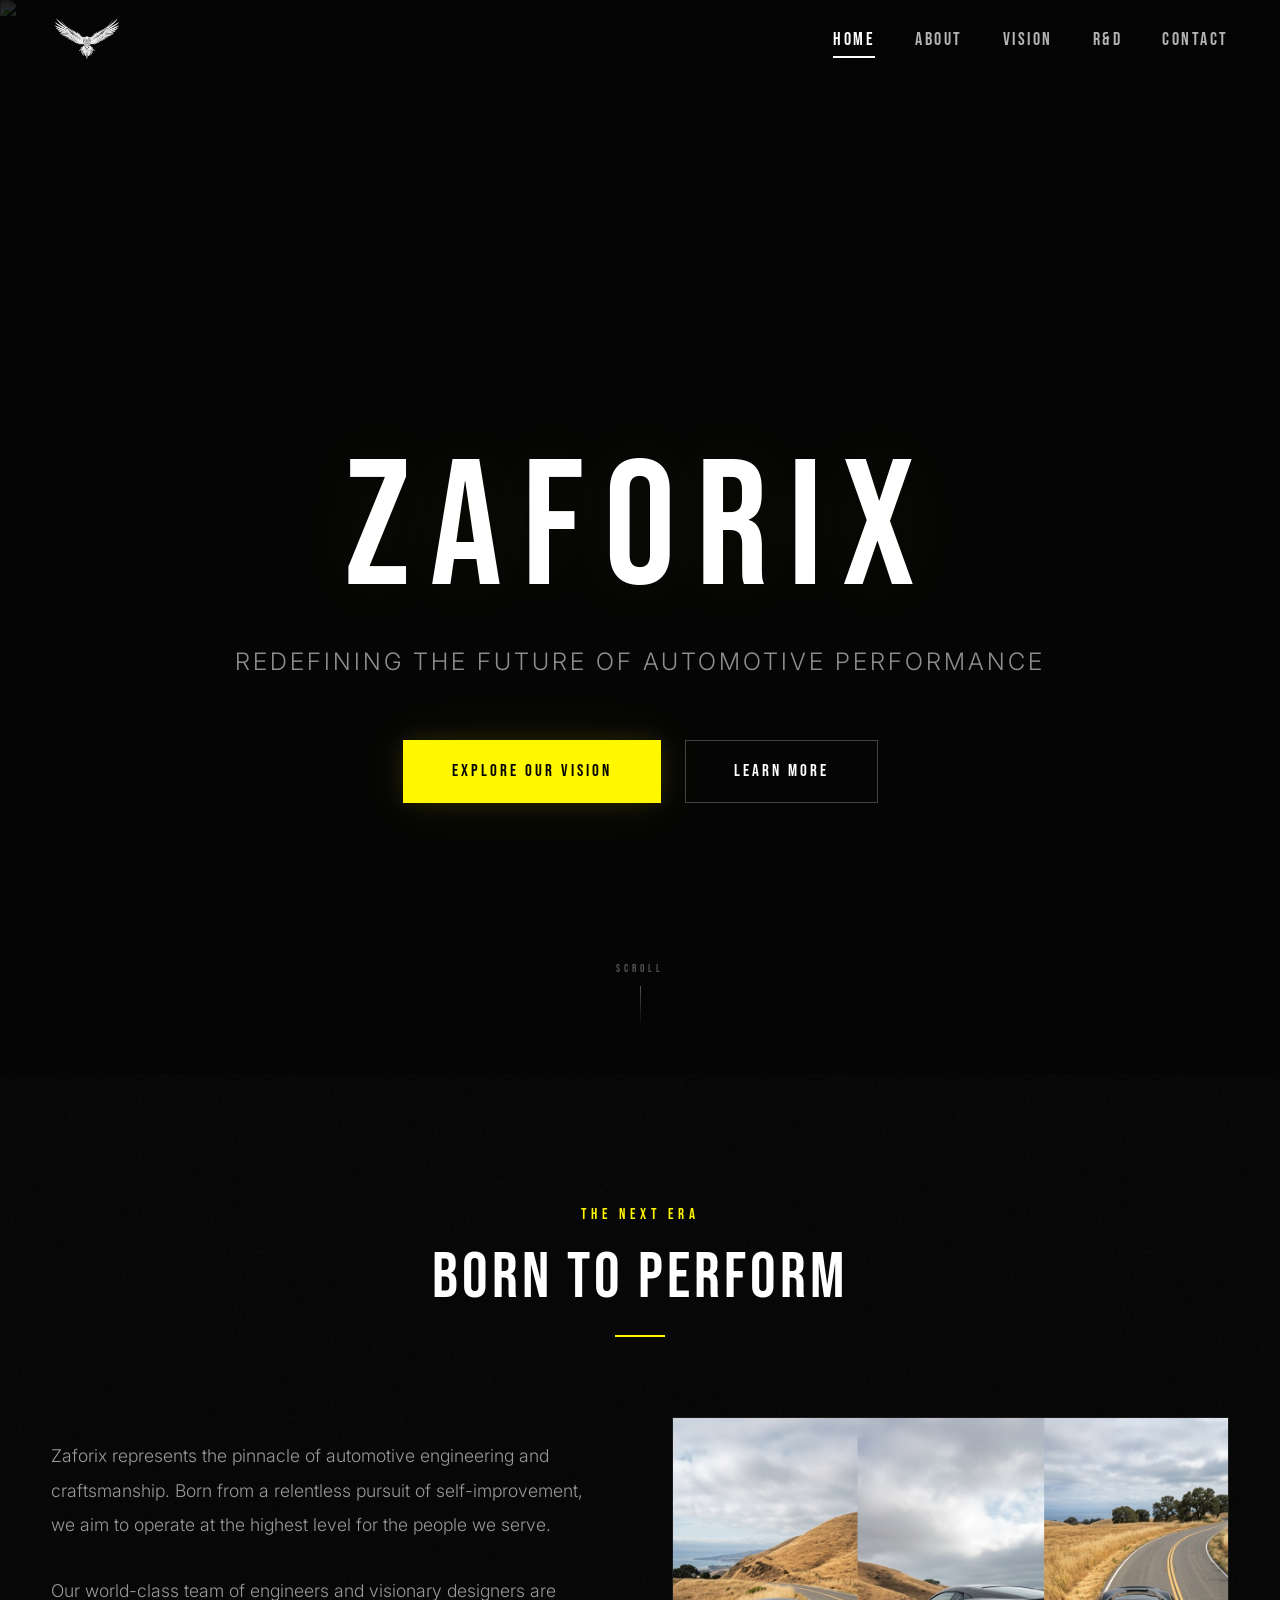
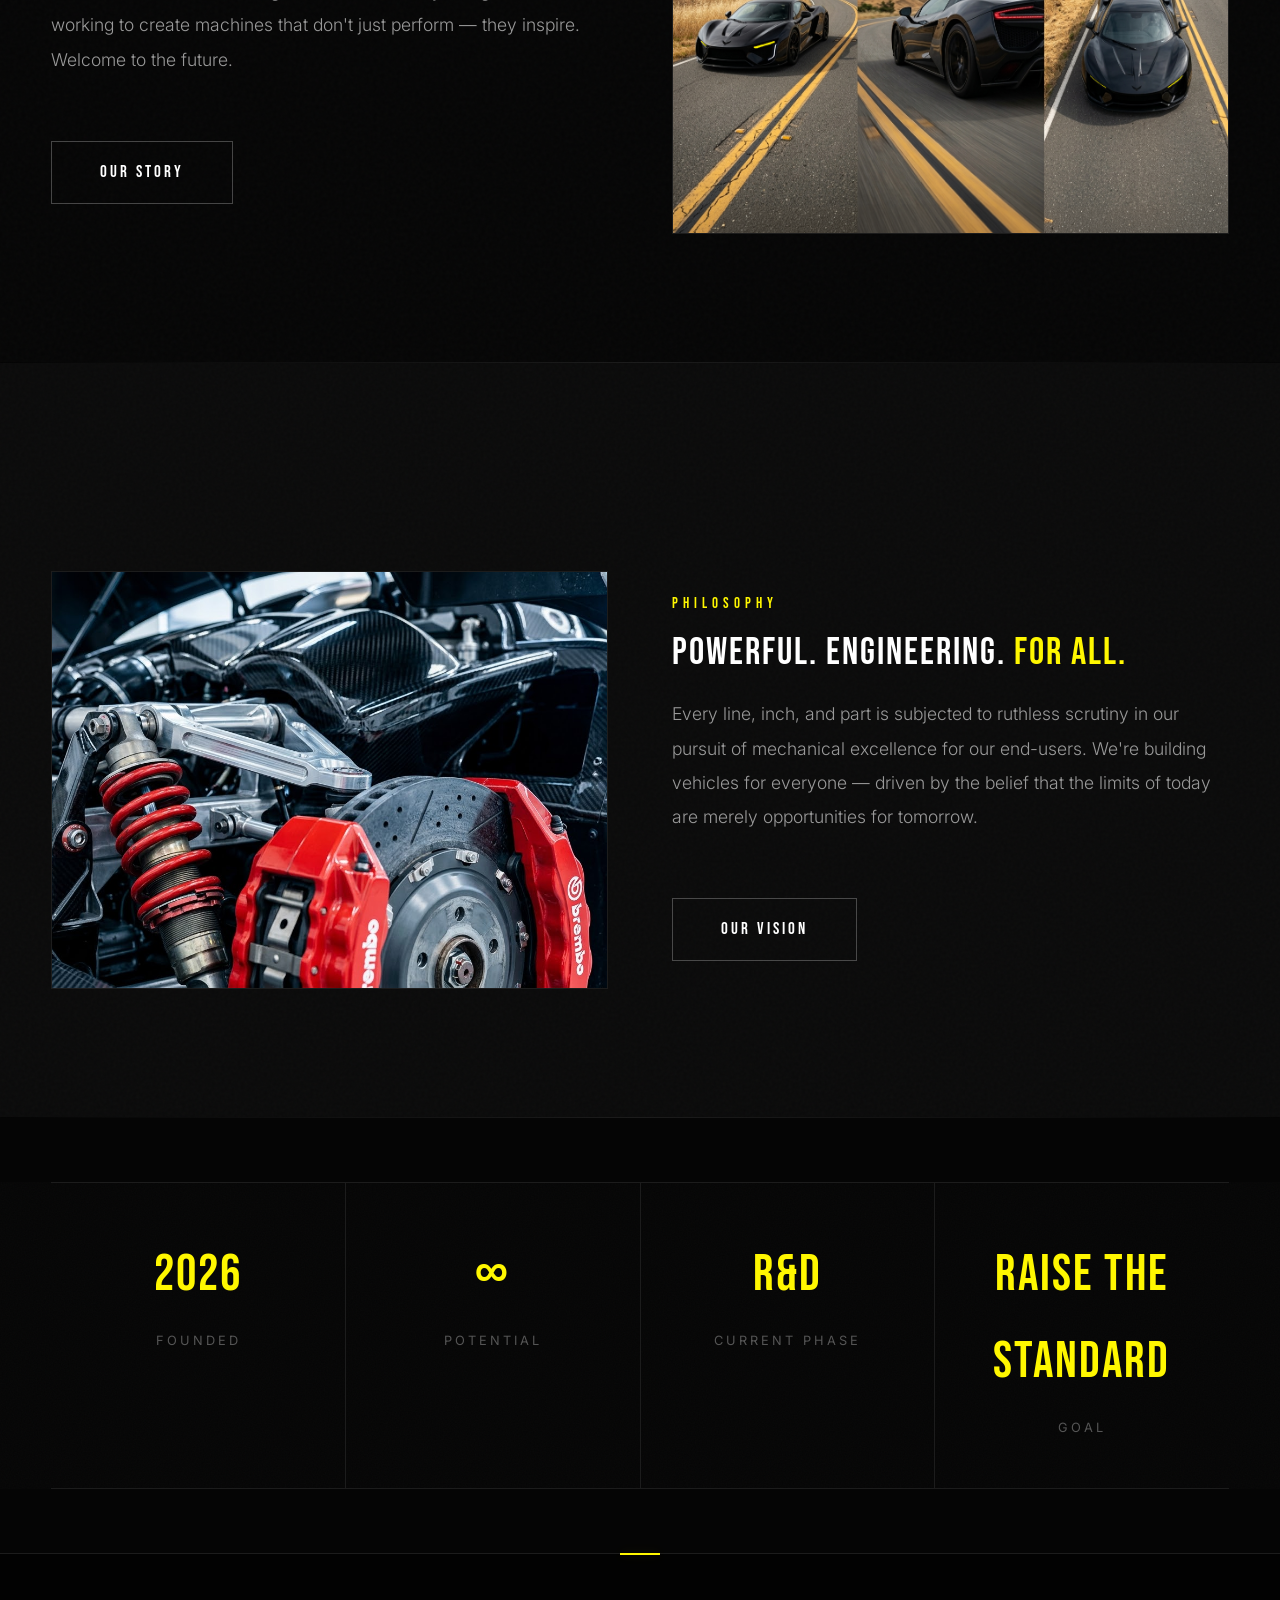
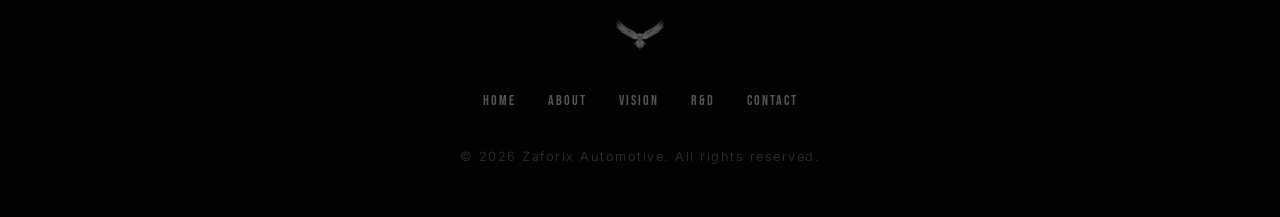
==== commit 4fb801e8: "Update index.html" ====
--- a/index.html
+++ b/index.html
@@ -10,6 +10,20 @@
     
 </head>
 <body>
+
+<div id="startup">
+
+  <div class="bird-container">
+      <img src="assets/bird.png" id="birdLogo">
+      <div class="headlight left"></div>
+      <div class="headlight right"></div>
+  </div>
+
+  <video id="introVideo" muted playsinline>
+      <source src="assets/carvideo1.mp4" type="video/mp4">
+  </video>
+
+</div>
 
 <nav class="navbar" id="navbar">
     <a href="index.html" class="logo-link" aria-label="Zaforix Home">
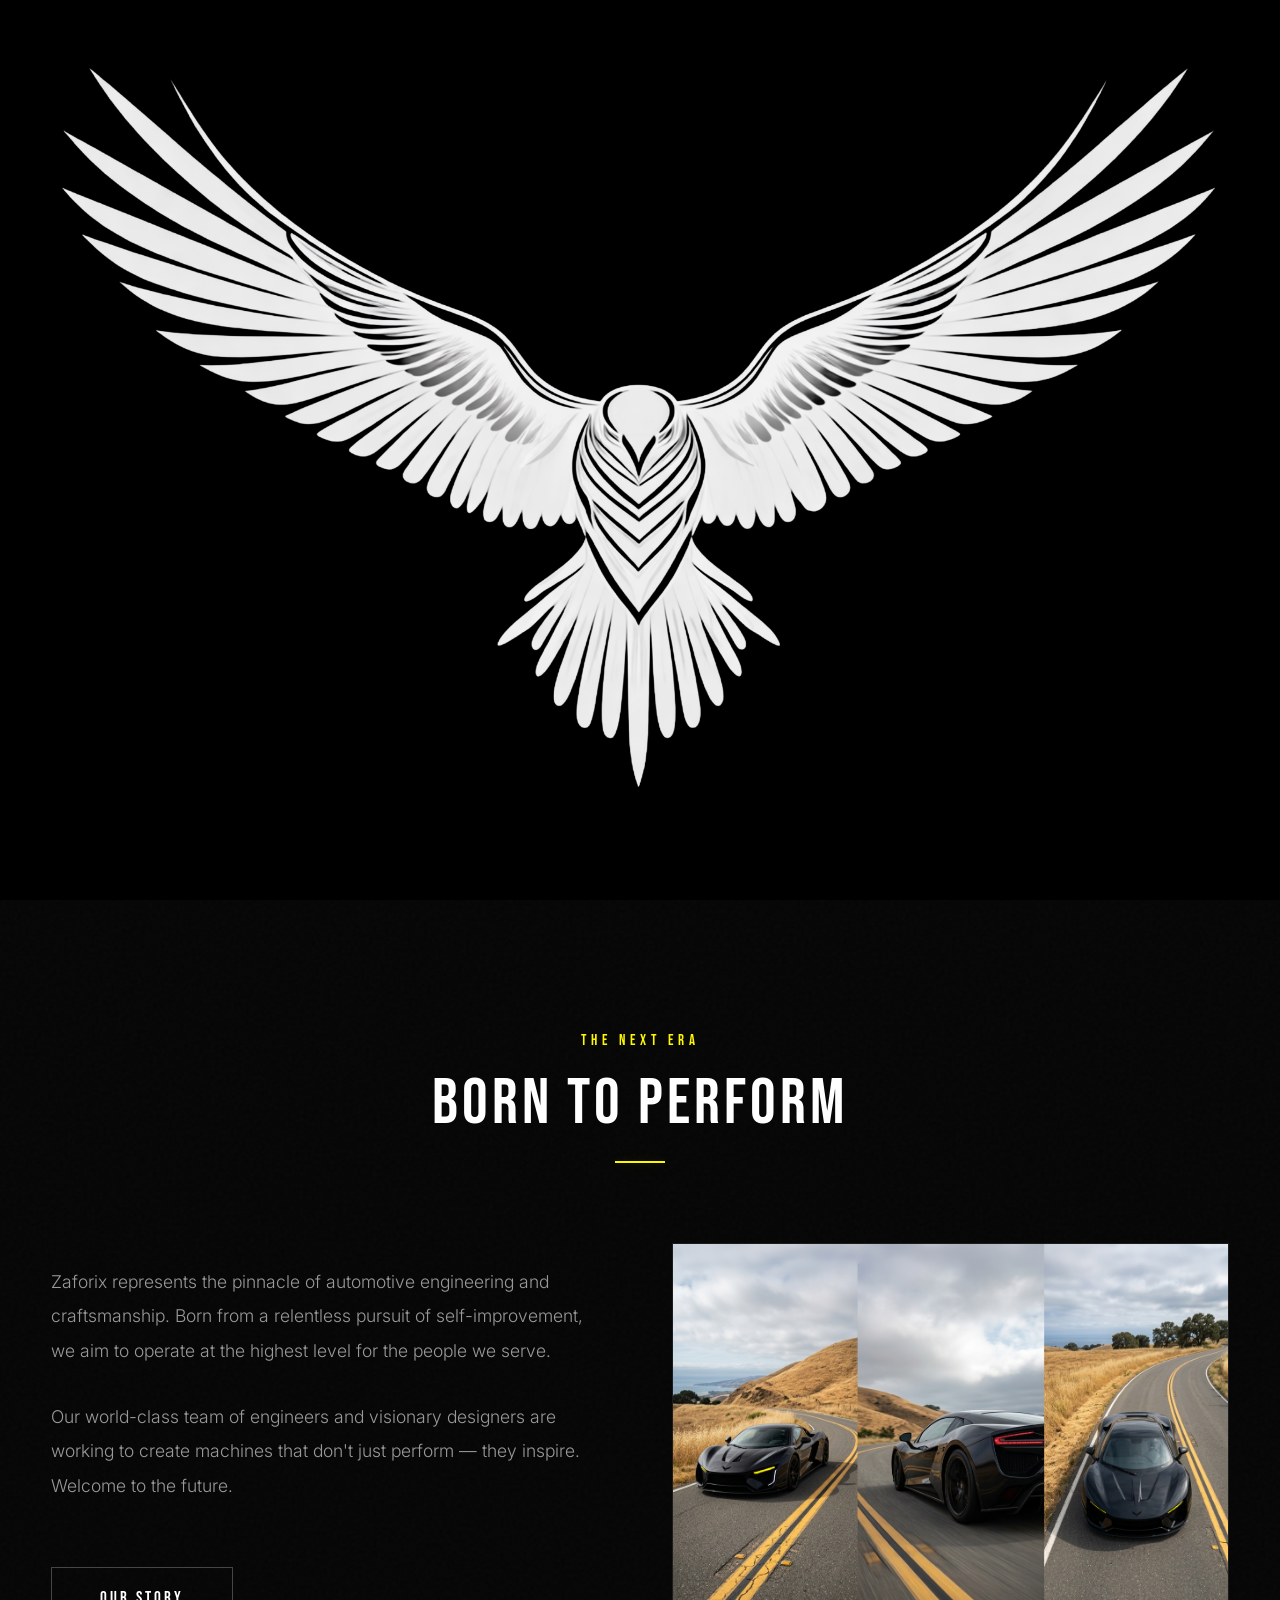
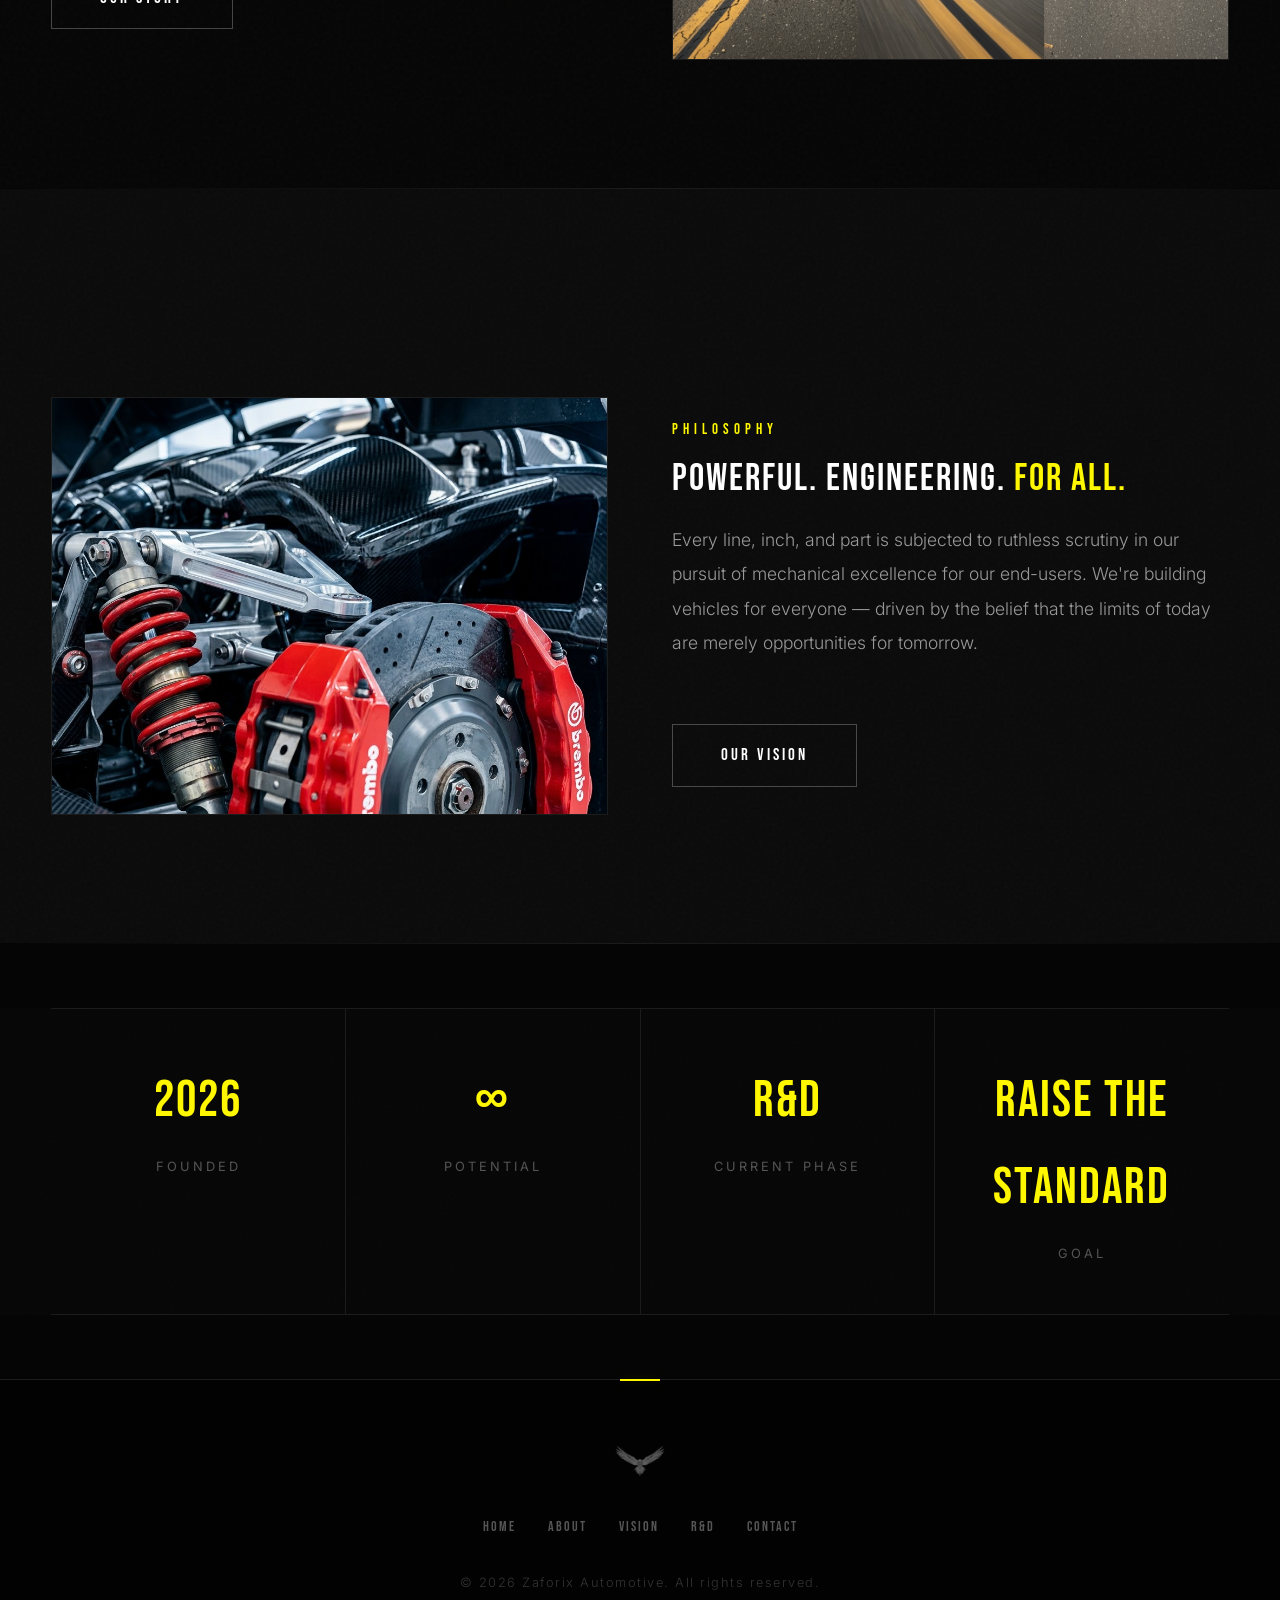
==== commit bb719563: "Update index.html" ====
--- a/index.html
+++ b/index.html
@@ -9,19 +9,9 @@
     <link rel="stylesheet" href="style.css">
     
 </head>
-<body>
-
 <div id="startup">
-
-  <div class="bird-container">
-      <img src="assets/bird.png" id="birdLogo">
-      <div class="headlight left"></div>
-      <div class="headlight right"></div>
-  </div>
-
-  <video id="introVideo" muted playsinline>
-      <source src="assets/carvideo1.mp4" type="video/mp4">
-  </video>
+    <img src="assets/logo.png" id="startupLogo" alt="Zaforix">
+</div>
 
 </div>
 
--- a/style.css
+++ b/style.css
@@ -525,7 +525,7 @@
   inset: 0;
   z-index: 1;
   background:
-    linear-gradient(180deg, rgba(5,5,5,0.35) 0%, rgba(5,5,5,0.15) 50%, var(--bg-primary) 100%),
+    linear-gradient(180deg, rgba(5,5,5,0.6) 0%, rgba(5,5,5,0.3) 50%, var(--bg-primary) 100%);
 }
 
 .page-header-content {
@@ -1110,3 +1110,86 @@
     letter-spacing: 4px;
   }
 }
+
+.eyebrow .flag-blue{ color:#3C3B6E !important; }
+.eyebrow .flag-red{ color:#B22234 !important; }
+.eyebrow .flag-white{ color:#ffffff !important; }
+
+/* =========================
+   Startup Sequence
+========================= */
+
+#startup {
+  position: fixed;
+  top: 0;
+  left: 0;
+  width: 100%;
+  height: 100vh;
+  background: black;
+  display: flex;
+  justify-content: center;
+  align-items: center;
+  z-index: 9999;
+  overflow: hidden;
+  transition: opacity 0.8s ease;
+}
+
+/* bird */
+
+.bird-container {
+  position: absolute;
+  display: flex;
+  justify-content: center;
+  align-items: center;
+}
+
+#birdLogo {
+  width: 160px;
+  opacity: 0;
+  animation: birdReveal 2s forwards;
+}
+
+@keyframes birdReveal {
+  0% { opacity: 0; transform: scale(0.95); }
+  50% { opacity: 0.6; }
+  100% { opacity: 1; transform: scale(1); }
+}
+
+/* headlights */
+
+.headlight {
+  position: absolute;
+  width: 400px;
+  height: 200px;
+  background: radial-gradient(circle, rgba(255,255,255,0.4), transparent 70%);
+  opacity: 0;
+  filter: blur(40px);
+}
+
+.headlight.left {
+  left: -250px;
+  animation: headlights 1.2s forwards;
+  animation-delay: 0.6s;
+}
+
+.headlight.right {
+  right: -250px;
+  animation: headlights 1.2s forwards;
+  animation-delay: 0.6s;
+}
+
+@keyframes headlights {
+  0% { opacity: 0; transform: translateX(0); }
+  40% { opacity: 0.8; }
+  100% { opacity: 0; transform: translateX(200px); }
+}
+
+/* video */
+
+#introVideo {
+  position: absolute;
+  width: 100%;
+  height: 100%;
+  object-fit: cover;
+  display: none;
+}
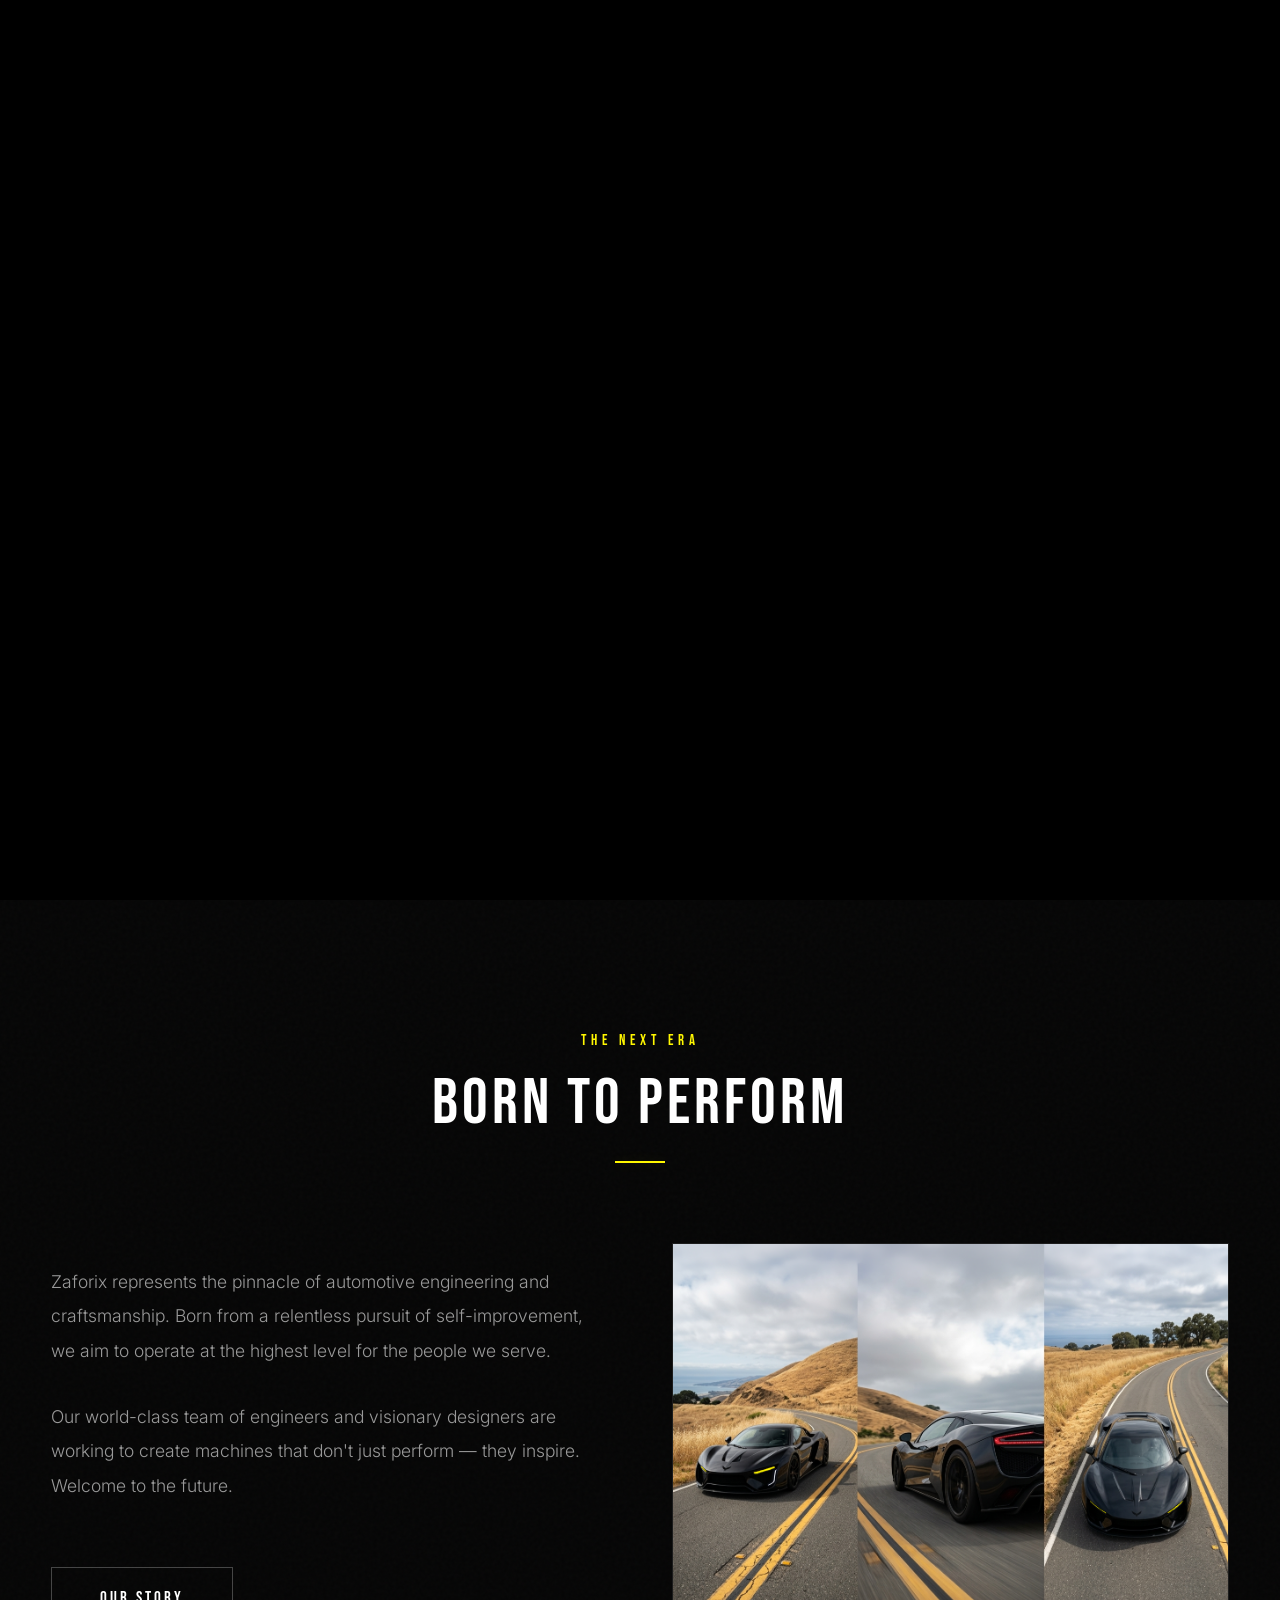
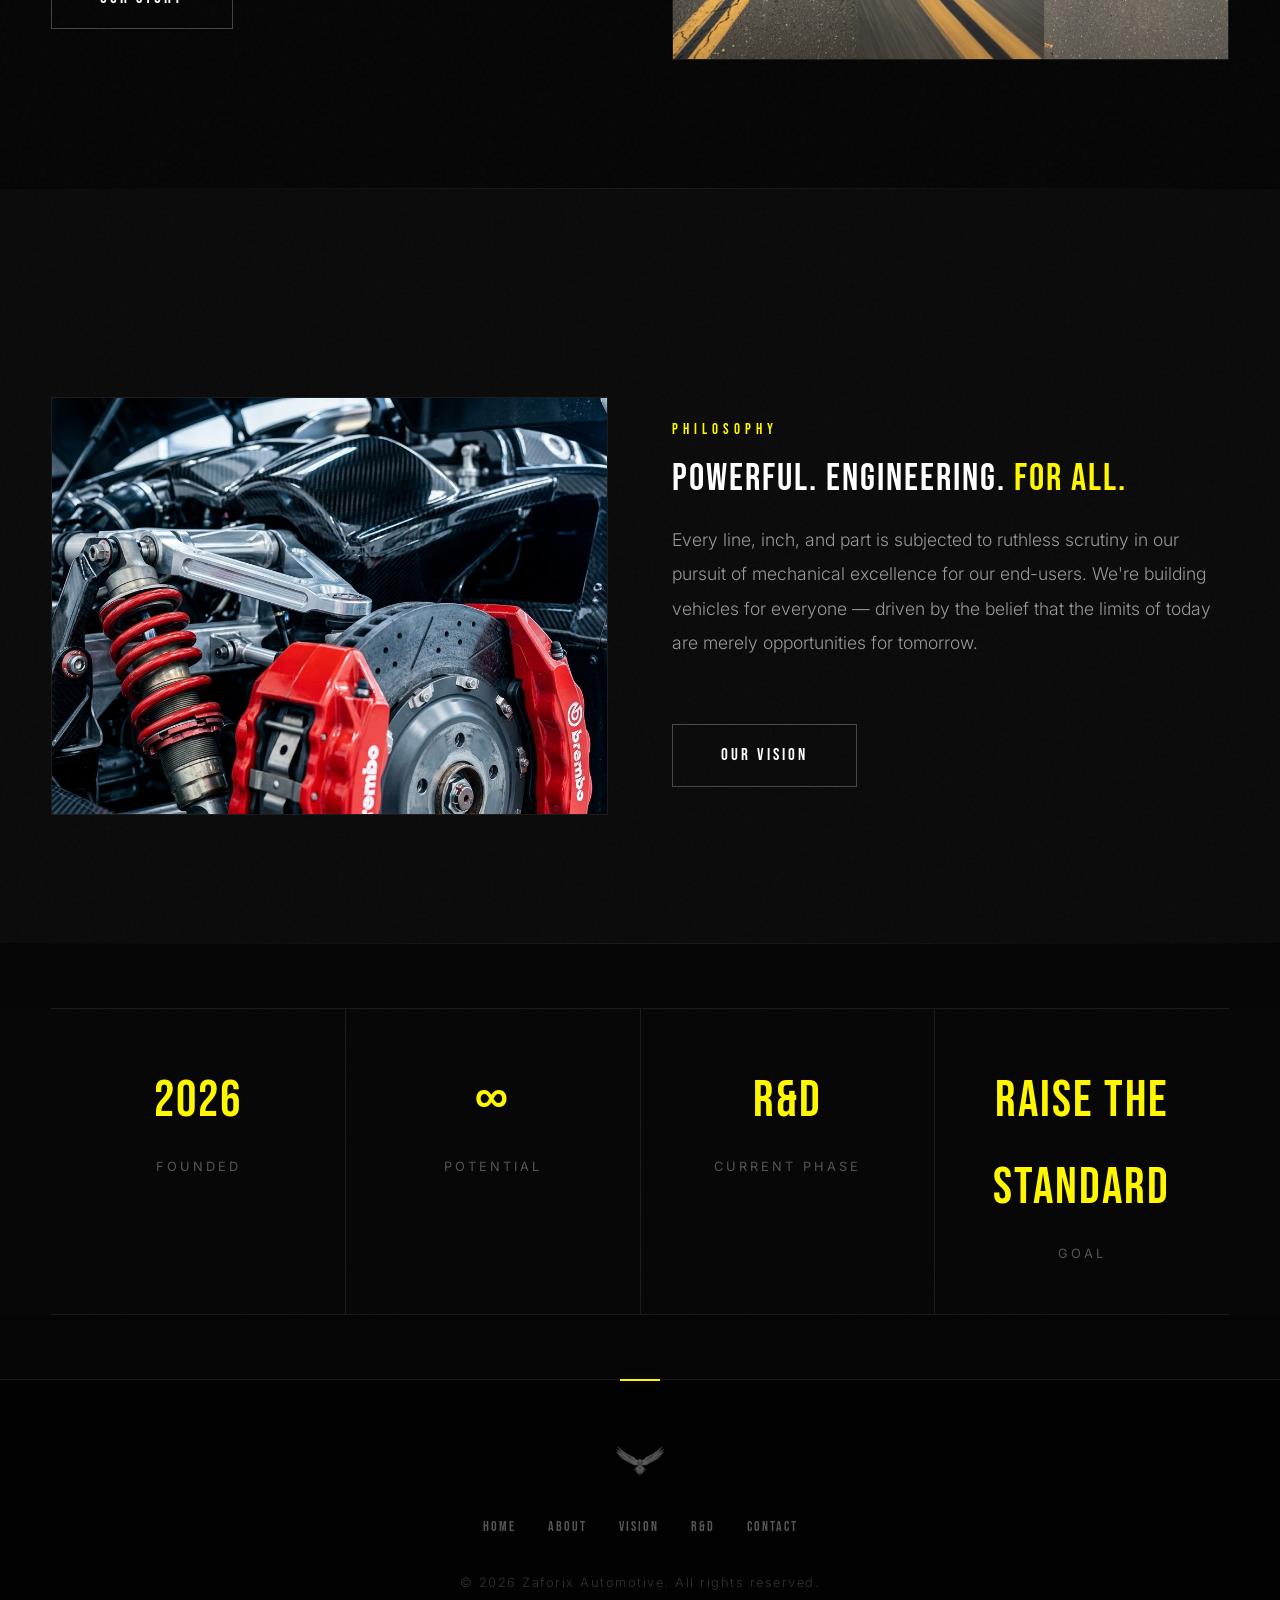
==== commit 8f5dd55d: "Update index.html" ====
--- a/index.html
+++ b/index.html
@@ -6,12 +6,16 @@
     <meta name="viewport" content="width=device-width, initial-scale=1.0">
     <title>Zaforix</title>
     <meta name="description" content="Zaforix is redefining the future of automotive performance. Experience the pinnacle of luxury engineering and design.">
-    <link rel="stylesheet" href="style.css">
+            <link rel="stylesheet" href="style.css">
     
 </head>
+<body>
+
 <div id="startup">
     <img src="assets/logo.png" id="startupLogo" alt="Zaforix">
 </div>
+
+
 
 </div>
 
--- a/style.css
+++ b/style.css
@@ -76,30 +76,6 @@
 }
 
 /* Page enter transition */
-body {
-  opacity: 0;
-  animation: pageEnter 0.8s var(--ease-out) 0.1s forwards;
-}
-
-@keyframes pageEnter {
-  from {
-    opacity: 0;
-    transform: translateY(12px);
-  }
-  to {
-    opacity: 1;
-    transform: translateY(0);
-  }
-}
-
-body.page-exit {
-  animation: pageExit 0.4s var(--ease-smooth) forwards;
-}
-
-@keyframes pageExit {
-  from { opacity: 1; transform: translateY(0); }
-  to { opacity: 0; transform: translateY(-8px); }
-}
 
 a {
   text-decoration: none;
@@ -119,26 +95,11 @@
 
 /* Cinematic page transition */
 
-body {
-  opacity: 0;
-  transform: translateY(30px);
-  filter: blur(6px);
-  animation: pageEnter 0.9s ease forwards;
-}
-
-@keyframes pageEnter {
-  to {
-    opacity: 1;
-    transform: translateY(0);
-    filter: blur(0);
-  }
-}
-
 body.page-exit {
   opacity: 1;
   transform: translateY(0);
   filter: blur(0);
-  animation: pageExit 0.5s ease forwards;
+  animation: pageExit 0.6s ease forwards;
 }
 
 @keyframes pageExit {
@@ -202,12 +163,13 @@
   display: block;
 }
 
+
 /* ============================================
    Navigation — Refined & Transparent
    ============================================ */
 
 .navbar {
-  position: fixed;
+  position: sticky;
   top: 0;
   left: 0;
   width: 100%;
@@ -217,12 +179,15 @@
   justify-content: space-between;
   align-items: center;
   z-index: 1000;
-  background: linear-gradient(180deg, rgba(5,5,5,0.92) 0%, rgba(5,5,5,0.6) 50%, transparent 100%);
-  transition: all var(--transition-base);
+
+  background: transparent;
+
+  opacity: 1;
+  transition: opacity 0.35s ease, background 0.35s ease, box-shadow 0.35s ease;
 }
 
 .navbar.scrolled {
-  background: rgba(5, 5, 5, 0.96);
+  background: rgba(5,5,5,0.96);
   border-bottom: 1px solid var(--border-subtle);
   box-shadow: 0 1px 30px rgba(0,0,0,0.5);
 }
@@ -400,6 +365,8 @@
   align-items: center;
   text-align: center;
   overflow: hidden;
+
+  margin-top: calc(-1 * var(--nav-height));
 }
 
 .hero-bg {
@@ -409,9 +376,9 @@
   width: 100%;
   height: 100%;
   object-fit: cover;
-  z-index: -2;
+  z-index: 0;
   animation: cinematicZoom 30s infinite alternate ease-in-out;
-  filter: brightness(0.90) contrast(1.1);
+  filter: brightness(1.00) contrast(1.1);
 }
 
 @keyframes cinematicZoom {
@@ -422,15 +389,23 @@
 .hero-overlay {
   position: absolute;
   inset: 0;
-  z-index: -1;
+  z-index: 1;
+
   background:
-    linear-gradient(180deg, rgba(5,5,5,0.5) 0%, transparent 25%, transparent 75%, var(--bg-primary) 100%);
+    linear-gradient(
+      180deg,
+      rgba(5,5,5,0.65) 0%,
+      rgba(5,5,5,0.15) 15%,
+      rgba(5,5,5,0.05) 40%,
+      rgba(5,5,5,0.55) 80%,
+      var(--bg-primary) 100%
+    );
 }
 
 .hero-content {
   max-width: 1000px;
   padding: 0 2rem;
-  z-index: 1;
+  z-index: 2;
 }
 
 .hero-title {
@@ -473,9 +448,9 @@
 
 .hero-scroll span {
   font-family: var(--font-heading);
-  font-size: 0.7rem;
+  font-size: 0.9rem;
   letter-spacing: 4px;
-  color: var(--text-muted);
+  color: white;
   text-transform: uppercase;
 }
 
@@ -1115,81 +1090,55 @@
 .eyebrow .flag-red{ color:#B22234 !important; }
 .eyebrow .flag-white{ color:#ffffff !important; }
 
-/* =========================
-   Startup Sequence
-========================= */
+/* ===== Startup Logo Intro ===== */
 
 #startup {
   position: fixed;
-  top: 0;
-  left: 0;
-  width: 100%;
-  height: 100vh;
+  inset: 0;
   background: black;
+
+  backdrop-filter: blur(6px);   /* add this line */
+
   display: flex;
   justify-content: center;
   align-items: center;
-  z-index: 9999;
-  overflow: hidden;
-  transition: opacity 0.8s ease;
-}
-
-/* bird */
-
-.bird-container {
-  position: absolute;
-  display: flex;
-  justify-content: center;
-  align-items: center;
-}
-
-#birdLogo {
-  width: 160px;
+  z-index: 99999;
+  opacity: 1;
+  transition: opacity 1s ease;
+
+  pointer-events: all;
+}
+
+#startupLogo {
+  width: 120px;
   opacity: 0;
-  animation: birdReveal 2s forwards;
-}
-
-@keyframes birdReveal {
-  0% { opacity: 0; transform: scale(0.95); }
-  50% { opacity: 0.6; }
-  100% { opacity: 1; transform: scale(1); }
-}
-
-/* headlights */
-
-.headlight {
-  position: absolute;
-  width: 400px;
-  height: 200px;
-  background: radial-gradient(circle, rgba(255,255,255,0.4), transparent 70%);
-  opacity: 0;
-  filter: blur(40px);
-}
-
-.headlight.left {
-  left: -250px;
-  animation: headlights 1.2s forwards;
-  animation-delay: 0.6s;
-}
-
-.headlight.right {
-  right: -250px;
-  animation: headlights 1.2s forwards;
-  animation-delay: 0.6s;
-}
-
-@keyframes headlights {
-  0% { opacity: 0; transform: translateX(0); }
-  40% { opacity: 0.8; }
-  100% { opacity: 0; transform: translateX(200px); }
-}
-
-/* video */
-
-#introVideo {
-  position: absolute;
-  width: 100%;
-  height: 100%;
-  object-fit: cover;
-  display: none;
-}
+  animation: logoFade 3.0s cubic-bezier(.33,.01,.19,1) forwards;
+}
+
+@keyframes logoFade {
+
+  0% {
+    opacity: 0;
+    transform: scale(0.94);
+    filter: blur(6px);
+  }
+
+  18% {
+    opacity: 1;
+    transform: scale(1);
+    filter: blur(0);
+  }
+
+  75% {
+    opacity: 1;
+    transform: scale(1.02);
+    filter: blur(0);
+  }
+
+  100% {
+    opacity: 0;
+    transform: scale(1.03);
+    filter: blur(0);
+  }
+
+}
